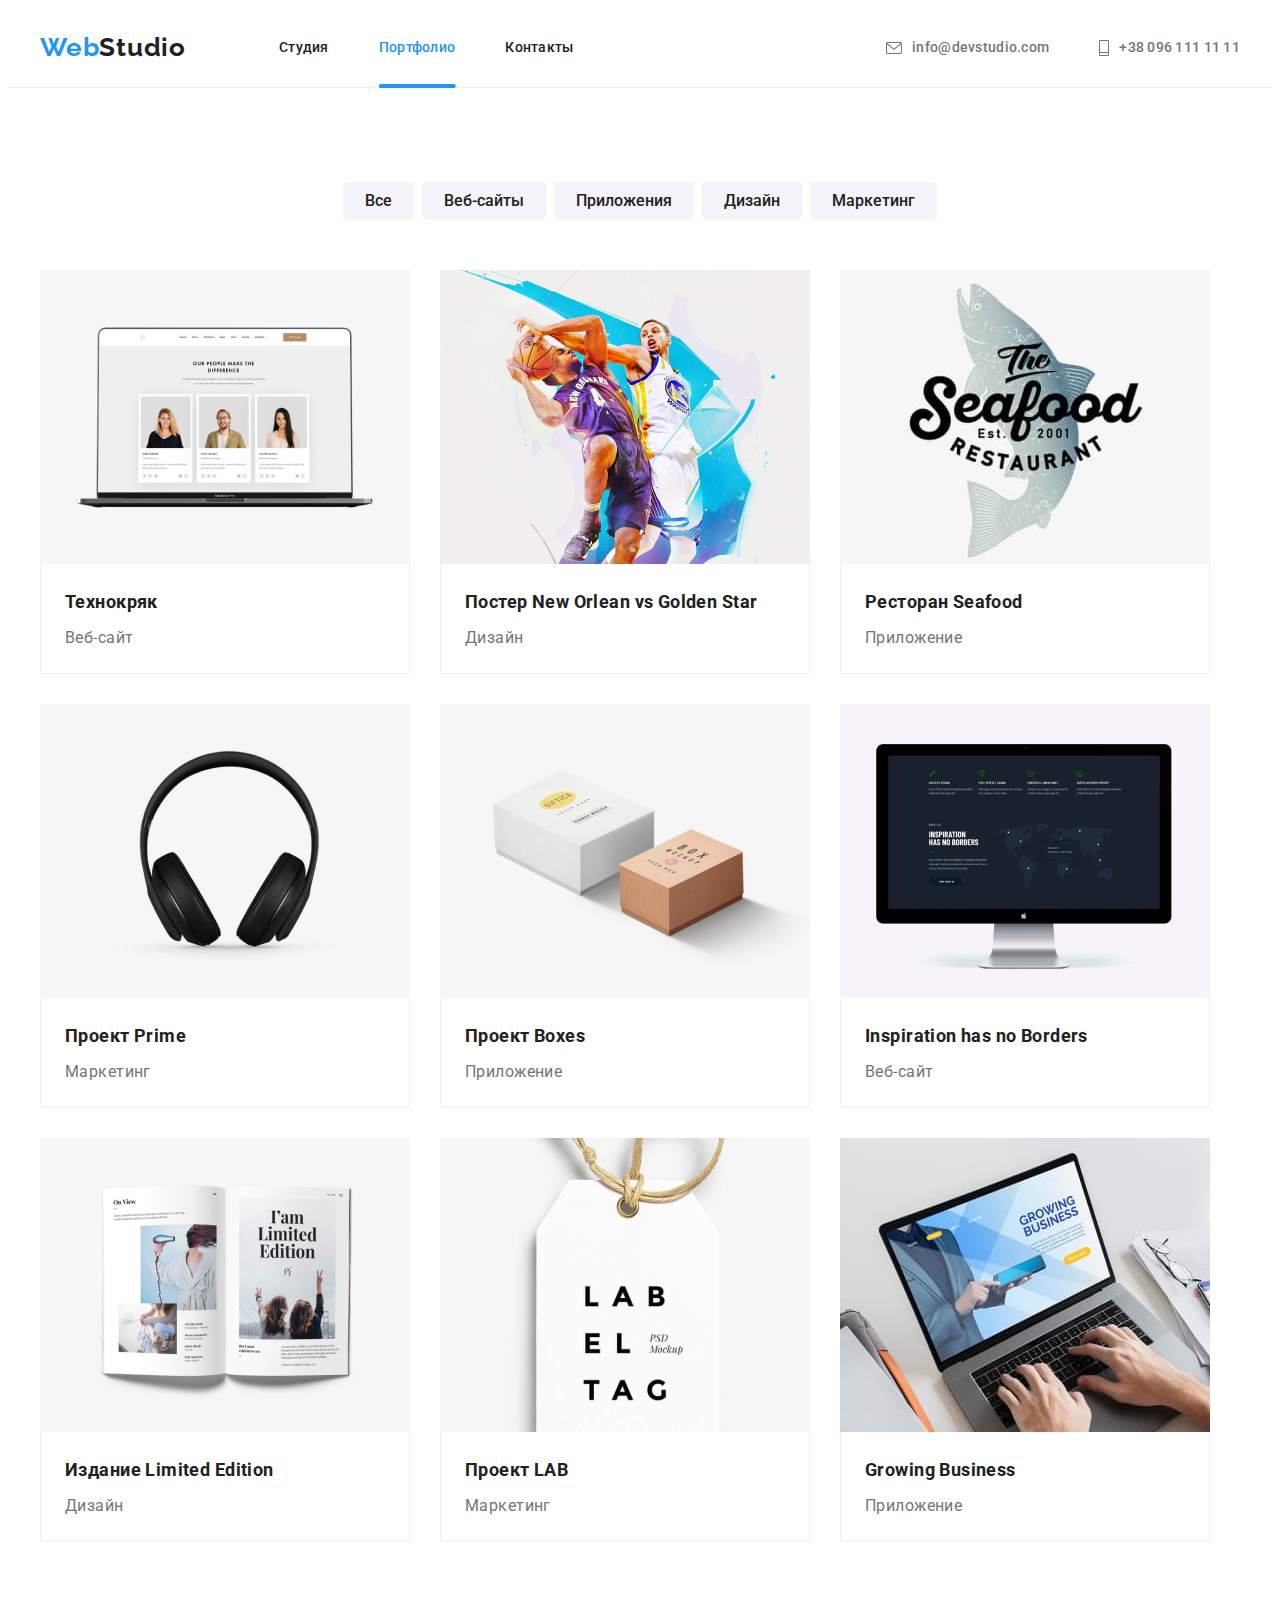
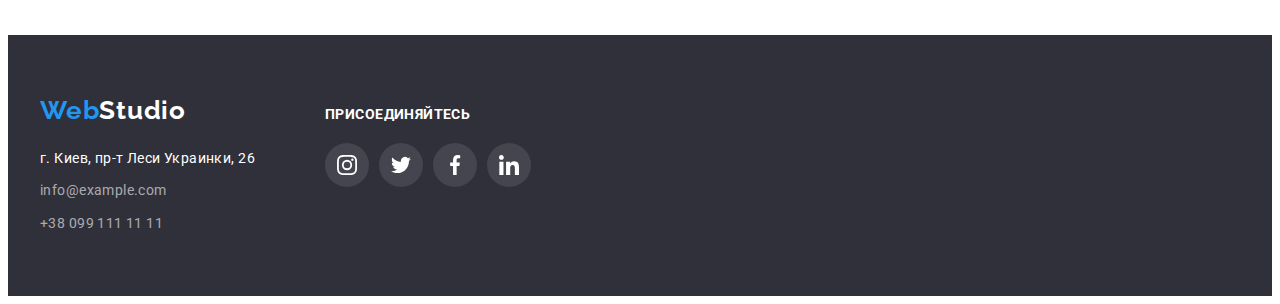
==== portfolio.html @ 4525db83 "Добавляет файлы html и css" ====
<!DOCTYPE html>
<html lang="ru">

<head>
    <meta charset="UTF-8">
    <meta http-equiv="X-UA-Compatible" content="IE=edge">
    <meta name="viewport" content="width=device-width, initial-scale=1.0">
    <title>Document</title>
    <link rel="preconnect" href="https://fonts.googleapis.com">
    <link rel="preconnect" href="https://fonts.gstatic.com" crossorigin>
    <link
        href="https://fonts.googleapis.com/css2?family=Raleway:wght@700&family=Roboto:wght@400;500;700;900&display=swap"
        rel="stylesheet">
    <link rel="stylesheet" href="https://cdnjs.cloudflare.com/ajax/libs/modern-normalize/1.1.0/modern-normalize.min.css"
        integrity="sha512-wpPYUAdjBVSE4KJnH1VR1HeZfpl1ub8YT/NKx4PuQ5NmX2tKuGu6U/JRp5y+Y8XG2tV+wKQpNHVUX03MfMFn9Q=="
        crossorigin="anonymous" referrerpolicy="no-referrer" />
    <link rel="stylesheet" href="./css/style.css">
</head>

<body>
    <!--Главный хедер-->
    <header class="site-header">
        <!--Меню навигации-->
        <div class="container header-section">
            <nav class="nav">

                <a class="site-logo" href="/"><span>Web</span>Studio</a>

                <ul class="site-nav list">
                    <li class="menu-link">
                        <a class="link" href="./index.html">Студия</a>
                    </li>
                    <li class="menu-link">
                        <a class="link current" href="./portfolio.html">Портфолио</a>
                    </li>
                    <li class="menu-link">
                        <a class="link" href="">Контакты</a>
                    </li>
                </ul>
            </nav>
            <!--Контакты в меню-->
            <ul class="header-links list">
                <li class="contact-link">
                    <a class="link header-link" href="mailto:info@devstudio.com">
                        <svg class="header-icon" width="16px" height="12px">
                            <use href="./images/sprite.svg#mail"></use>
                        </svg>info@devstudio.com
                    </a>
                </li>
                <li class="contact-link">
                    <a class="link header-link" href="tel:+380961111111">
                        <svg class="header-icon" width="10px" height="16px">
                            <use href="./images/sprite.svg#mobile"></use>
                        </svg>+38 096 111 11 11

                    </a>
                </li>
            </ul>
        </div>

    </header>

    <main>
        <!--Навигация галереи-->
        <section class="portfolio">
            <div class="container section-portfolio">
                <h1 class="main-title visually-hidden">Портфолио</h1>
                <ul class="portfolio-button-list list">
                    <li class="portfolio-buttons"><button type="button" class="button">Все</button></li>
                    <li class="portfolio-buttons"><button type="button" class="button">Веб-сайты</button></li>
                    <li class="portfolio-buttons"><button type="button" class="button">Приложения</button></li>
                    <li class="portfolio-buttons"><button type="button" class="button">Дизайн</button></li>
                    <li class="portfolio-buttons"><button type="button" class="button">Маркетинг</button></li>
                </ul>
                <!--Галерея работ-->
                <ul class="portfolio-list">
                    <li class="portfolio-items">
                        <a href="" class="portfolio-link">
                            <div class="product-img-thumb">
                                <img class="portfolio-img" src="./images/portfolio/img.jpg" alt="Ноутбук" width="370">
                                <div class="portfolio-descript-hover">
                                    <p>Технокряк это современная площадка распространения коронавируса. Компании
                                        используют
                                        эту платформу для цифрового
                                        шпионажа и атак на защищённые сервера конкурентов.
                                    </p>
                                </div>
                            </div>
                            <div class="descriopion-container">
                                <h3 class="subtitle">Технокряк</h3>
                                <p class="descript">Веб-сайт</p>
                            </div>
                        </a>
                    </li>
                    <li class="portfolio-items">
                        <a href="" class="portfolio-link">
                            <div class="product-img-thumb">
                                <img class="portfolio-img" src="./images/portfolio/img(1).jpg" alt="Два баскетболиста"
                                    width="370">
                                <div class="portfolio-descript-hover">
                                    <p>Технокряк это современная площадка распространения коронавируса. Компании
                                        используют
                                        эту платформу для цифрового
                                        шпионажа и атак на защищённые сервера конкурентов.
                                    </p>
                                </div>
                            </div>
                            <div class="descriopion-container">
                                <h3 class="subtitle">Постер New Orlean vs Golden Star</h3>
                                <p class="descript">Дизайн</p>
                            </div>
                        </a>
                    </li>
                    <li class="portfolio-items">
                        <a href="" class="portfolio-link">
                            <div class="product-img-thumb">
                                <img class="portfolio-img" src="./images/portfolio/img(2).jpg" alt="Логотип рестарана"
                                    width="370">
                                <div class="portfolio-descript-hover">
                                    <p>Технокряк это современная площадка распространения коронавируса. Компании
                                        используют
                                        эту платформу для цифрового
                                        шпионажа и атак на защищённые сервера конкурентов.
                                    </p>
                                </div>
                            </div>
                            <div class="descriopion-container">
                                <h3 class="subtitle">Ресторан Seafood</h3>
                                <p class="descript">Приложение</p>
                            </div>
                        </a>
                    </li>

                    <li class="portfolio-items">
                        <a href="" class="portfolio-link">
                            <div class="product-img-thumb">
                                <img class="portfolio-img" src="./images/portfolio/img(3).jpg" alt="Наушники"
                                    width="370">
                                <div class="portfolio-descript-hover">
                                    <p>Технокряк это современная площадка распространения коронавируса. Компании
                                        используют
                                        эту платформу для цифрового
                                        шпионажа и атак на защищённые сервера конкурентов.
                                    </p>
                                </div>
                            </div>
                            <div class="descriopion-container">
                                <h3 class="subtitle">Проект Prime</h3>
                                <p class="descript">Маркетинг</p>
                            </div>

                        </a>
                    </li>

                    <li class="portfolio-items">
                        <a href="" class="portfolio-link">
                            <div class="product-img-thumb">
                                <img class="portfolio-img" src="./images/portfolio/img(4).jpg" alt="Две коробки"
                                    width="370">
                                <div class="portfolio-descript-hover">
                                    <p>Технокряк это современная площадка распространения коронавируса. Компании
                                        используют
                                        эту платформу для цифрового
                                        шпионажа и атак на защищённые сервера конкурентов.
                                    </p>
                                </div>
                            </div>
                            <div class="descriopion-container">
                                <h3 class="subtitle">Проект Boxes</h3>
                                <p class="descript">Приложение</p>
                            </div>

                        </a>
                    </li>
                    <li class="portfolio-items">
                        <a href="" class="portfolio-link">
                            <div class="product-img-thumb">
                                <img class="portfolio-img" src="./images/portfolio/img(5).jpg" alt="Монитор Мак"
                                    width="370">
                                <div class="portfolio-descript-hover">
                                    <p>Технокряк это современная площадка распространения коронавируса. Компании
                                        используют
                                        эту платформу для цифрового
                                        шпионажа и атак на защищённые сервера конкурентов.
                                    </p>
                                </div>
                            </div>
                            <div class="descriopion-container">
                                <h3 class="subtitle">Inspiration has no Borders</h3>
                                <p class="descript">Веб-сайт</p>
                            </div>

                        </a>
                    </li>
                    <li class="portfolio-items">
                        <a href="" class="portfolio-link">
                            <div class="product-img-thumb">
                                <img class="portfolio-img" src="./images/portfolio/img(6).jpg" alt="Развёрнутый журнал"
                                    width="370">
                                <div class="portfolio-descript-hover">
                                    <p>Технокряк это современная площадка распространения коронавируса. Компании
                                        используют
                                        эту платформу для цифрового
                                        шпионажа и атак на защищённые сервера конкурентов.
                                    </p>
                                </div>
                            </div>
                            <div class="descriopion-container">
                                <h3 class="subtitle">Издание Limited Edition</h3>
                                <p class="descript">Дизайн</p>
                            </div>

                        </a>
                    </li>
                    <li class="portfolio-items">
                        <a href="" class="portfolio-link">
                            <div class="product-img-thumb">
                                <img class="portfolio-img" src="./images/portfolio/img(7).jpg" alt="Бирка от одежды"
                                    width="370">
                                <div class="portfolio-descript-hover">
                                    <p>Технокряк это современная площадка распространения коронавируса. Компании
                                        используют
                                        эту платформу для цифрового
                                        шпионажа и атак на защищённые сервера конкурентов.
                                    </p>
                                </div>
                            </div>
                            <div class="descriopion-container">
                                <h3 class="subtitle">Проект LAB</h3>
                                <p class="descript">Маркетинг</p>
                            </div>

                        </a>
                    </li>
                    <li class="portfolio-items">
                        <a href="" class="portfolio-link">
                            <div class="product-img-thumb">
                                <img class="portfolio-img" src="./images/portfolio/img(8).jpg" alt="Ноутбук"
                                    width="370">
                                <div class="portfolio-descript-hover">
                                    <p>Технокряк это современная площадка распространения коронавируса. Компании
                                        используют
                                        эту платформу для цифрового
                                        шпионажа и атак на защищённые сервера конкурентов.
                                    </p>
                                </div>
                            </div>
                            <div class="descriopion-container">
                                <h3 class="subtitle">Growing Business</h3>
                                <p class="descript">Приложение</p>
                            </div>

                        </a>
                    </li>
                </ul>
            </div>
        </section>
    </main>


    <footer class="footer">
        <div class="container footer-container">
            <div class="adress-container">
                <a class="site-logo footer-logo" href="/"><span>Web</span>Studio</a>
                <address class="footer-discript">

                    <p class="footer-item">г. Киев, пр-т Леси Украинки, 26</p>

                    <a href="" class="footer-link">info@example.com</a>

                    <a href="" class="footer-link">+38 099 111 11 11</a>


                </address>
            </div>

            <div class="join">
                <p class="join-title">Присоединяйтесь</p>
                <ul class="join-list">
                    <li class="join-item">
                        <a href="" class="join-link">
                            <svg class="join-icon">
                                <use href="./images/sprite.svg#instagram"></use>
                            </svg>
                        </a>
                    </li>
                    <li class="join-item">
                        <a href="" class="join-link">
                            <svg class="join-icon">
                                <use href="./images/sprite.svg#twitter"></use>
                            </svg>
                        </a>
                    </li>
                    <li class="join-item">
                        <a href="" class="join-link">
                            <svg class="join-icon">
                                <use href="./images/sprite.svg#facebook"></use>
                            </svg>
                        </a>
                    </li>
                    <li>
                        <a href="" class="join-link">
                            <svg class="join-icon">
                                <use href="./images/sprite.svg#linkedin"></use>
                            </svg>
                        </a>
                    </li>
                </ul>
            </div>
        </div>
    </footer>




</body>

</html>
---- css/style.css ----
:root {
  --main-text-color: #212121;
  --second-text-color: #757575;
  --another-text-color: rgba(255, 255, 255, 0.6);
  --akcent-color: #2196f3;
  --bg-color: #ffffff;
  --second-bg-color: #f5f4fa;
  --footer-bg-color: #2f303a;
  --icn-color: #afb1b8;
  --transition-timing: cubic-bezier(0.4, 0, 0.2, 1);
}

body {
  /* padding-top: 80px; */
  color: var(--main-text-color);

  font-size: 14px;
  font-family: Roboto, sans-serif;
  font-style: normal;
  font-weight: normal;
  letter-spacing: 0.03em;
}

img {
  display: block;
}

h1,
h2,
h3,
p,
a,
ul {
  margin: 0;
  padding: 0;
}

ul {
  list-style: none;
}

/* цвет основного текста #212121 */
/* вторичный цвет текста #757575 */
/* дополнительный цвет текста rgba(255, 255, 255, 0,6) */
/* акцент #2196F3 */
/* белый #FFFFFF */
/* вторичный цвет фона #F5F4FA */

/* Шапка сайта */

.list {
  list-style: none;
}

.header-section,
.nav,
.header-links {
  display: flex;
  padding: 0;
}

.site-header {
  /* position: fixed;
  width: 100%;
  top: 0; */
  border-bottom: 1px solid rgba(236, 236, 236, 1);
  background-color: var(--bg-color);
  /* z-index: 999; */
}

.header-section {
  align-items: center;
}

.container {
  width: 1200px;
  margin-right: auto;
  margin-left: auto;

  padding-left: 15px;
  padding-right: 15px;
}

.nav {
  align-items: center;
}

.site-logo {
  color: var(--main-text-color);

  font-family: Raleway, sans-serif;
  font-weight: bold;
  font-size: 26px;
  line-height: 1.2;
  letter-spacing: 0.03em;
  text-decoration: none;
}

.site-logo span {
  color: var(--akcent-color);
}

.site-nav {
  margin: 0;
}

.site-nav .link {
  padding-top: 32px;
  padding-bottom: 32px;

  transition-property: color;
  transition-duration: 250ms;
  transition-timing-function: linear;
}

.site-nav .link:hover,
.site-nav .link:focus {
  color: var(--akcent-color);
}

.site-nav {
  display: flex;
  margin-left: 93px;
  padding: 0;
}

.menu-link:not(:last-child) {
  margin-right: 50px;
}

.site-nav .link {
  display: block;
}

.site-nav .link.current {
  color: var(--akcent-color);
}

.menu-link {
  position: relative;
}

.menu-link .current::after {
  content: "";
  display: inline-block;
  position: absolute;
  width: 100%;
  height: 4px;
  bottom: -1px;
  left: 50%;
  transform: translateX(-50%);

  background-color: var(--akcent-color);
  border-radius: 2px;
}

.header-links {
  display: flex;
  justify-content: center;
  align-items: baseline;

  margin-left: auto;
}

.contact-link + .contact-link {
  margin-left: 50px;
}

.link {
  color: var(--main-text-color);

  font-style: normal;
  text-decoration: none;
  font-weight: 500;
  font-size: 14px;
  line-height: 1.1em;
  letter-spacing: 0.02em;
}

.header-adress {
  margin-left: auto;
}

.header-links {
  display: flex;
  align-items: center;
}

.header-links .link,
.footer-discript .link {
  color: var(--second-text-color);

  transition-property: color;
  transition-duration: 250ms;
  transition-timing-function: linear;
}

.header-links .link:hover,
.header-links .link:focus {
  color: var(--akcent-color);
}

.header-link {
  display: flex;
  align-items: center;
}

.header-link:hover .header-icon {
  fill: var(--akcent-color);
}

.header-icon {
  margin-right: 10px;
  border: 0;

  fill: var(--second-text-color);

  transition-property: fill;
  transition-duration: 250ms;
  transition-timing-function: linear;
}

/* основной сайт */

/* секция герой */

.main-title {
  margin-bottom: 30px;

  color: var(--bg-color);
  font-weight: 900;
  font-size: 44px;
  line-height: 1.3;
  letter-spacing: 0.06em;
  text-transform: uppercase;
}

.section-hero {
  max-width: 1600px;
  margin-left: auto;
  margin-right: auto;
  background-image: linear-gradient(
      to bottom,
      rgba(47, 48, 58, 0.4),
      rgba(47, 48, 58, 0.4)
    ),
    url(../images/Img.jpg);
  background-repeat: no-repeat;
  background-position: center;
  background-size: cover;
  text-align: center;
  padding: 200px 0px;
}

.hero-button {
  display: inline-block;
  position: relative;
  min-width: 200px;
  height: 50px;
  padding: 10px 32px;
  /* margin-bottom: 0; */

  border-radius: 4px;

  color: var(--bg-color);
  background-color: var(--akcent-color);

  font-size: 16px;
  font-family: inherit;
  font-style: inherit;
  font-weight: bold;
  font-size: 16px;
  line-height: 1.8em;
  letter-spacing: 0.06em;

  overflow: hidden;

  cursor: pointer;

  transition-property: background-color;
  transition-duration: 250ms;
  transition-timing-function: linear;
}

/* .hero-icon {
  display: inline-flex;
  justify-content: center;
  align-items: baseline;
  width: 20px;
  height: 20px;

  position: absolute;
  top: 50%;
  left: 5px;
  transform: translateY(-50%);

  transition-property: transform;
  transition-duration: 500ms;
  transition-timing-function: cubic-bezier(0.4, 0, 0.2, 1);
}

.hero-button:hover .hero-icon {
  transform: translateY(-45px);
}

.hero-icon-after {
  display: inline-flex;
  justify-content: center;
  align-items: baseline;
  width: 20px;
  height: 20px;

  position: absolute;
  bottom: -50%;
  left: 5px;
  transform: translateY(-50%);

  transition-property: transform;
  transition-duration: 500ms;
  transition-timing-function: cubic-bezier(0.4, 0, 0.2, 1);
}

.hero-button:hover .hero-icon-after {
  transform: translateY(-35px);
} */

/* .hero-button::before {
  content: "";
  display: inline-block;
  margin-right: 10px;
  width: 20px;
  height: 20px;

  
  background-image: url("../images/sprite.svg#instagram");

  transition-property: transform;
  transition-duration: 500ms;
  transition-timing-function: cubic-bezier(0.4, 0, 0.2, 1);
}

.hero-button::after {
  position: absolute;
  content: "";
  display: inline-block;

  top: 50%;
  left: 32px;

  width: 20px;
  height: 20px;
  transform: translateY(calc(-50% + 35px));

  background-color: tomato;

  transition-property: transform;
  transition-duration: 500ms;
  transition-timing-function: cubic-bezier(0.4, 0, 0.2, 1);
}

.hero-button:hover::before {
  transform: translateY(-35px);
}

.hero-button:hover::after {
  transform: translateY(-50%);
} */

.hero-button:hover,
.hero-button:focus {
  background-color: #188ce8;
}

/* Преимущества */
.section-advant {
  margin-bottom: 0;
  padding-top: 94px;
  padding-bottom: 94px;
}

.visually-hidden {
  position: absolute;
  width: 1px;
  height: 1px;
  margin: -1px;
  border: 0;
  padding: 0;

  white-space: nowrap;
  clip-path: inset(100%);
  clip: rect(0 0 0 0);
  overflow: hidden;
}

.advant {
  display: flex;
  flex-wrap: wrap;
  margin: 0;
  padding: 0;
}

.advant-descript {
  width: 270px;
}

.svg-descript {
  display: inline-flex;
  justify-content: center;
  align-items: center;
  margin-bottom: 30px;
  width: 270px;
  height: 120px;
  background-color: var(--second-bg-color);
}

.descript-icon {
  width: 70px;
  height: 70px;
}

/* .advant-descript::before {
  display: block;
  content: "";
  margin-bottom: 30px;
  height: 120px;

  background-color: var(--second-bg-color);
  background-repeat: no-repeat;
  background-position: center;
  background-size: auto;
} */

.advant-descript:nth-child(1):before {
  background-image: url(../images/icons.svg/antenna.svg);
}
.advant-descript:nth-child(2):before {
  background-image: url(../images/icons.svg/clock.svg);
}
.advant-descript:nth-child(3):before {
  background-image: url(../images/icons.svg/diagram.svg);
}
.advant-descript:nth-child(4):before {
  background-image: url(../images/icons.svg/astronaut.svg);
}

.advant-descript:not(:last-child) {
  margin-right: 30px;
}

.section-title {
  margin-bottom: 50px;
  font-weight: 700;
  font-size: 36px;
  text-align: center;
}

.section-advant .section-title {
  height: 0px;
  padding: 0;
  margin-top: 0;
  margin-bottom: 94px;
}

.subtitle {
  margin-top: 0;
}

.list.advant .subtitle {
  margin-bottom: 10px;
}

.section-advant .subtitle {
  font-size: 14px;
  font-weight: bold;
  line-height: 1.1em;
  letter-spacing: 0.03em;
  text-transform: uppercase;
}

.section-advant .descript {
  color: var(--second-text-color);

  line-height: 1.7em;
}

/* Чем мы занимаемся */
.section-works {
  margin: 0;
  padding-bottom: 94px;
}

.section-title {
  margin-bottom: 50px;
}

.works-list {
  display: flex;
  flex-wrap: wrap;
  margin: 0;
  padding: 0;

  list-style-type: none;
}

.works-item {
  position: relative;
  max-width: calc((100%-60px) / 3);
}

.works-item:hover .works-container {
}

.works-item:not(:nth-child(3n + 3)) {
  margin-right: 30px;
}

.works-item:nth-child(n + 4) {
  margin-top: 30px;
}

.works-container {
  position: absolute;
  bottom: 0;
  padding-top: 27px;
  padding-bottom: 27px;
  width: 100%;

  background-color: rgba(47, 48, 58, 0.8);
}

.works-title {
  padding: 0;
  color: var(--bg-color);
  font-size: 14px;
  font-weight: 700;
  text-align: center;
  text-transform: uppercase;
}

/* Hаша команда */
.section-comand {
  background-color: var(--second-bg-color);
  padding-top: 94px;
  padding-bottom: 94px;
}

.list-comand {
  display: flex;
  flex-wrap: wrap;
  margin: 0;
  padding: 0;

  list-style: none;
}

.comand-item {
  max-width: calc((100%-90px) / 4);
  background-color: var(--bg-color);

  border-radius: 4px;
  box-shadow: 0px 1px 3px rgba(0, 0, 0, 0.12), 0px 1px 1px rgba(0, 0, 0, 0.14),
    0px 2px 1px rgba(0, 0, 0, 0.2);
}

.comand-item:not(:nth-child(4n + 4)) {
  margin-right: 30px;
}

.item-container {
  display: block;
  padding: 30px 32px;
}

.section-comand .subtitle,
.section-comand .descript {
  font-size: 16px;
  line-height: 1.2;
  text-align: center;
}

.section-comand .descript {
  color: var(--second-text-color);
}

.section-comand .subtitle {
  font-weight: 500;
  margin-bottom: 10px;
}

.command-item-icon {
  margin: 0;
  padding: 0;
}

.comand-list-icon {
  display: flex;

  margin-top: 16px;
}

.command-item-icon:not(:last-child) {
  margin-right: 10px;
}

.comand-item-link {
  display: inline-flex;
  justify-content: center;
  align-items: center;
  padding: 0;
  width: 44px;
  height: 44px;
  border-radius: 50%;

  color: #afb1b8;

  transition-property: background-color;
  transition-duration: 250ms;
  transition-timing-function: linear;
}

.comand-item-link:hover {
  background-color: var(--akcent-color);
}

.comand-item-link:hover .social-icon {
  fill: var(--bg-color);
}

.social-icon {
  width: 20px;
  height: 20px;
  fill: currentColor;

  transition-property: fill;
  transition-duration: 250ms;
  transition-timing-function: linear;
}

.social-icon:hover {
  fill: var(--bg-color);
}

/* Клипенты */
.clients {
  padding-top: 94px;
  padding-bottom: 94px;
}

.clients-list {
  display: flex;
  padding: 0;
}

.clients-link {
  display: inline-flex;
  justify-content: center;
  align-items: center;
  width: 170px;
  height: 92px;

  border: 1px solid var(--icn-color);
  border-radius: 4px;

  transition-property: border;
  transition-duration: 250ms;
  transition-timing-function: linear;
}

.clients-icon {
  width: 106px;
  height: 60px;

  fill: var(--icn-color);

  transition-property: fill;
  transition-duration: 250ms;
  transition-timing-function: linear;
}

.clients-link:hover {
  border-color: var(--akcent-color);
}

.clients-link:hover .clients-icon {
  fill: var(--akcent-color);
}

.clients-item:not(:last-child) {
  margin-right: 30px;
}

/* Футер */
.footer {
  padding-top: 60px;
  padding-bottom: 60px;
  background-color: var(--footer-bg-color);
}

.footer-logo {
  padding: 0;
  color: var(--bg-color);
}

.footer-discript {
  margin-top: 20px;
  padding: 0;
}

.footer-item {
  margin: 0;
}

.footer-item:not(:last-child) {
  margin-bottom: 9px;
}

.footer-link:not(:last-child) {
  margin-bottom: 9px;
}

.footer-link {
  display: block;
  color: rgba(255, 255, 255, 0.6);

  text-decoration: none;

  transition-property: color;
  transition-duration: 250ms;
  transition-timing-function: linear;
}

.footer-link:hover,
.footer-link:focus {
  color: var(--second-bg-color);
}

.footer-container {
  display: flex;
  align-items: baseline;
}

.join {
  margin-left: 70px;
}

.join-title {
  margin-bottom: 20px;
  color: var(--bg-color);

  font-weight: 700;
  line-height: 1.2;
  text-transform: uppercase;
}

.join-list {
  display: inline-flex;
}

.join-item:not(:last-child) {
  margin-right: 10px;
}

.join-link {
  display: inline-flex;
  justify-content: center;
  align-items: center;
  width: 44px;
  height: 44px;
  background-color: rgba(255, 255, 255, 0.1);
  color: var(--bg-color);

  border-radius: 50%;

  transition-property: background-color;
  transition-duration: 250ms;
  transition-timing-function: linear;
}

.join-link:hover,
.join-link:focus {
  background-color: var(--akcent-color);
}

.join-icon {
  width: 20px;
  height: 20px;
  fill: currentColor;
}

/* Секция портфолио */

.portfolio {
  padding-top: 94px;
  padding-bottom: 94px;
}

.section-portfolio .subtitle {
  color: var(--main-text-color);

  font-weight: bold;
  font-size: 18px;
  line-height: 2;
}

.portfolio-button-list {
  display: flex;
  justify-content: center;
  margin-top: 0;
  margin-bottom: 50px;
}

.portfolio-list {
  display: flex;
  flex-wrap: wrap;
  margin: 0;
  padding: 0;

  list-style: none;
}

.portfolio-buttons {
  border-radius: 4px;
}

.button {
  display: inline-block;
  color: var(--main-text-color);
  background-color: var(--second-bg-color);

  font-family: Roboto, sans-serif;
  font-style: normal;
  font-weight: 500;
  font-size: 16px;
  line-height: 1.6em;

  cursor: pointer;

  padding: 6px 22px;
  border: 0;
  border-radius: 4px;

  transition-property: background-color, box-shadow, color;
  transition-duration: 250ms;
  transition-timing-function: linear;
}

.button:hover,
.button:focus {
  color: var(--bg-color);
  background-color: var(--akcent-color);
  box-shadow: 0px 3px 1px rgba(0, 0, 0, 0.1), 0px 1px 2px rgba(0, 0, 0, 0.08),
    0px 2px 2px rgba(0, 0, 0, 0.12);
}

.portfolio-items {
  padding: 0;
  max-width: calc((100%-60px) / 3);
}

.portfolio-link {
  display: block;
  padding: 0;
  text-decoration: none;
  overflow: hidden;
}

.portfolio-link:hover,
.portfolio-link:focus {
  box-shadow: 0px 1px 1px rgba(0, 0, 0, 0.12), 0px 4px 4px rgba(0, 0, 0, 0.06),
    1px 4px 6px rgba(0, 0, 0, 0.16);
}

.product-img-thumb {
  position: relative;
  overflow: hidden;
}

.portfolio-img {
  overflow: hidden;
}

.portfolio-descript-hover {
  position: absolute;
  top: 0;
  left: 0;
  padding: 63px 24px;
  width: 100%;
  height: 100%;

  transform: translateY(101%);

  font-size: 18px;
  line-height: 1.5;
  color: var(--bg-color);

  background-color: rgba(33, 150, 243, 0.9);

  transition-property: transform;
  transition-duration: 250ms;
  transition-timing-function: linear;
}

.portfolio-link:hover .portfolio-descript-hover {
  transform: translateX(0);
}

.descriopion-container {
  border: 1px solid #eeeeee;
  border-top: 0;
  padding: 20px 24px;
}

.portfolio-items:not(:nth-child(3n + 3)) {
  margin-right: 30px;
}

.portfolio-items:not(:nth-last-child(-n + 3)) {
  margin-bottom: 30px;
}

.portfolio-buttons:not(:last-child) {
  margin-right: 8px;
}

.section-portfolio .descript {
  color: var(--second-text-color);

  font-size: 16px;
  line-height: 1.8;
}

.portfolio {
  margin: 0;
  padding: 94px 0;

  text-decoration: none;
}

.portfolio .subtitle {
  margin-top: 0;
  margin-bottom: 4px;

  line-height: 2;
}

.portfolio .descript {
  margin-top: 0;

  line-height: 1.8em;
}

/* Футер */

.footer-section {
  background-color: #2f303a;
}

.footer-discript {
  color: var(--bg-color);

  font-weight: normal;
  font-style: normal;
  font-size: 14px;
  line-height: 1.7em;
  letter-spacing: 0.03em;
}

.footer-section .site-logo {
  color: var(--bg-color);
}

.link.footer-link:hover,
.link.footer-link:focus {
  color: var(--bg-color);
}

.footer-links:last-child {
  margin-bottom: 0;
}

.footer-form {
  margin-left: 93px;
}

.footer-form input {
  width: 358px;
  height: 50px;

  padding: 15px 16px;
  border: 1px solid rgba(255, 255, 255, 0.3);

  border-radius: 4px;
  background-color: var(--footer-bg-color);
  color: var(--second-bg-color);
}

.footer-input:focus {
  outline: none;
}

.submit-button {
  display: inline-flex;
  align-items: center;
  margin-left: 12px;
  padding: 10px 28px;
  position: relative;
  width: 200px;
  height: 50px;
  border: 0;
  border-radius: 4px;

  background-color: var(--akcent-color);
  color: #ffffff;

  font-size: 16px;
  font-weight: 700;
  line-height: 1.8;
  letter-spacing: 0.06em;
  color: var(--bg-color);

  /* text-align: left; */

  cursor: pointer;

  transition-property: background-color;
  transition-duration: 250ms;
  transition-timing-function: linear;
}

.submit-button:hover,
.submit-button:focus {
  background-color: #188ce8;
}

.submit-icon {
  /* margin-left: 12px; */
  position: absolute;
  width: 24px;
  height: 24px;
  top: 13px;
  right: 28px;
}

/* Модальное окно */

.backdrop {
  position: fixed;
  top: 0;
  left: 0;

  width: 100%;
  height: 100%;

  background-color: rgba(0, 0, 0, 0.2);

  transition: opacity 500ms var(--transition-timing);

  opacity: 1;
}

.backdrop.is-hidden {
  opacity: 0;
  pointer-events: none;
}

.modal {
  position: absolute;
  padding: 40px 39px;
  top: 50%;
  left: 50%;
  transform: translate(-50%, -50%) scale(1);

  min-width: 528px;
  min-height: 581px;

  background-color: var(--bg-color);
  border-radius: 4px;

  transition: transform 250ms var(--transition-timing);
}

.backdrop.is-hidden .modal {
  transform: translate(-50%, -50%) scale(0.8);
}

.modal-button {
  position: absolute;
  display: flex;
  justify-content: center;
  align-items: center;
  margin: 0;
  padding: 0;
  top: 8px;
  right: 8px;

  width: 30px;
  height: 30px;

  border: 1px solid rgba(0, 0, 0, 0.1);
  border-radius: 50%;

  background-color: var(--bg-color);

  cursor: pointer;
}

.modal-icon-close {
  display: inline-flex;
  width: 11px;
  height: 11px;

  transition: fill 250ms var(--transition-timing);
}

.modal-button:hover {
  fill: var(--akcent-color);
}

.modal-form {
  width: 448px;
}
.modal-form-title {
  margin-bottom: 12px;
  text-align: center;
  font-size: 20px;
  font-weight: 700;
  line-height: 1.2;
}

.modal-form-label {
  display: inline-flex;
}

.modal-form-item {
  margin-bottom: 10px;
  padding: 0;
  position: relative;
  display: flex;
  flex-direction: column;
  width: 448px;
  cursor: pointer;
}

.modal-form-item:hover .modal-form-input {
  border: 1px solid var(--akcent-color);
}

.modal-form-label {
  margin-bottom: 4px;

  color: var(--second-text-color);
}

.modal-form-input {
  padding: 12px 42px;
  width: 448;
  height: 40px;

  border: 1px solid rgba(33, 33, 33, 0.2);
  border-radius: 4px;

  cursor: pointer;

  transition: border 250ms var(--transition-timing);
}

.modal-form-input:hover,
.modal-form-input:focus,
.modal-form-input:active,
.modal-form-textarea:hover,
.modal-form-textarea:focus {
  border-color: var(--akcent-color);
  outline: none;
}

.modal-icon {
  display: inline-flex;
  position: absolute;
  top: 70%;
  left: 15px;
  transform: translateY(-70%);

  transition: fill 250ms var(--transition-timing);
}

.modal-form-input:hover + .modal-icon {
  fill: var(--akcent-color);
}

.modal-form-input:focus + .modal-icon {
  fill: var(--akcent-color);
}

.modal-form-textarea {
  margin-bottom: 20px;
  padding: 12px 16px;
  height: 120px;

  border: 1px solid rgba(33, 33, 33, 0.2);
  border-radius: 4px;
  resize: none;

  cursor: pointer;
}

.form-conditions {
  margin-bottom: 30px;
  text-align: center;
}

.form-conditions-link {
  color: var(--akcent-color);
}

/* .form-checkbox-label::before {
  content: "";
  display: inline-block;
  width: 16px;
  height: 15px;
  background-color: blue;
} */

.form-checkbox-label {
  display: inline-flex;
  align-items: center;
}

.form-checkbox {
  position: absolute;

  -webkit-appearance: none;
  -moz-appearance: none;
  appearance: none;
}

.form-checkbox-icon {
  display: inline-flex;
  margin-right: 8px;

  border: 2px solid var(--main-text-color);
  border-radius: 2px;

  background-color: var(--bg-color);
  fill: var(--bg-color);
}

.form-checkbox:checked + .form-checkbox-icon {
  background-color: var(--akcent-color);
  border: 0px;
  /* fill: var(--bg-color); */
}

.form-checkbox:checked {
  width: 50px;
  height: 50px;
}

.modal-form-button {
  display: block;
  padding: 10px 56px;
  width: 200px;
  height: 50px;
  margin-left: auto;
  margin-right: auto;

  border-radius: 4px;
  border: 0;

  font-weight: 700;
  font-size: 16px;
  line-height: 1.9;
  letter-spacing: 0.06em;

  background-color: var(--akcent-color);
  color: var(--bg-color);

  cursor: pointer;

  transition-property: background-color;
  transition-duration: 250ms;
  transition-timing-function: var(--transition-timing);
}

.modal-form-button:hover,
.modal-form-button:focus {
  background-color: #188ce8;
}
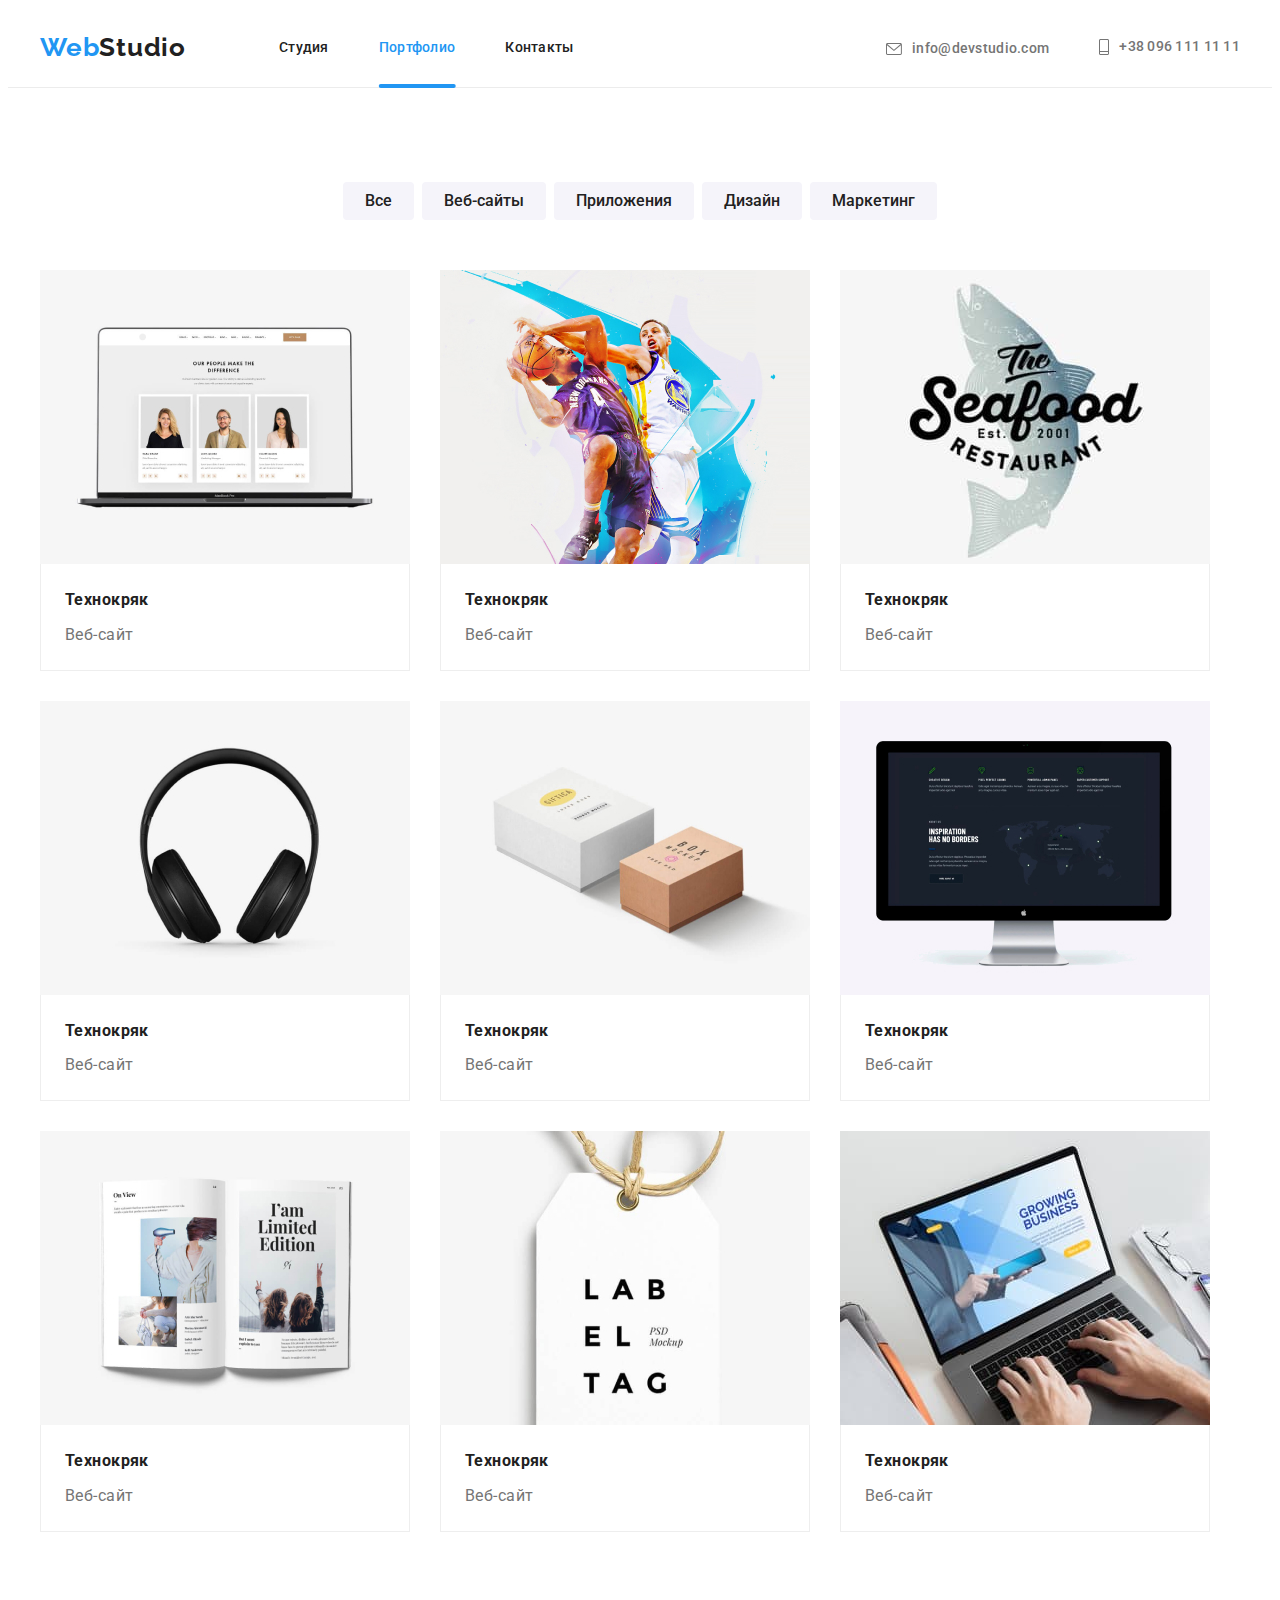
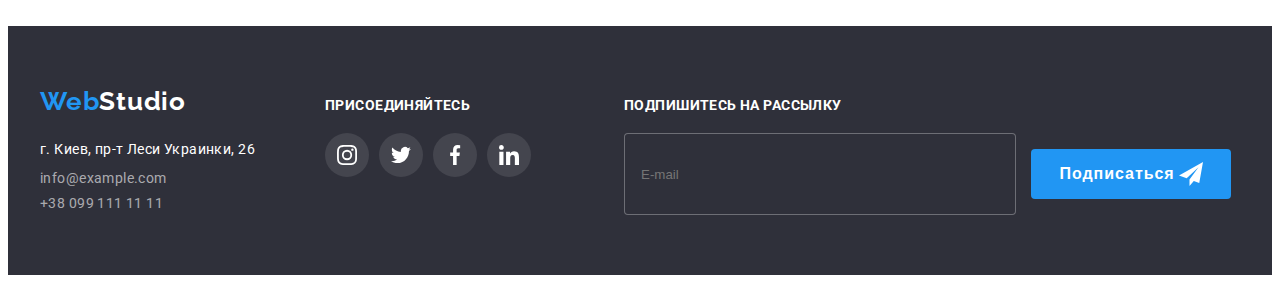
==== commit f944fb71: "Добавляет БЭМ классы секциям" ====
--- a/portfolio.html
+++ b/portfolio.html
@@ -19,237 +19,249 @@
 
 <body>
     <!--Главный хедер-->
-    <header class="site-header">
+    <header class="header">
         <!--Меню навигации-->
         <div class="container header-section">
-            <nav class="nav">
-
-                <a class="site-logo" href="/"><span>Web</span>Studio</a>
-
-                <ul class="site-nav list">
-                    <li class="menu-link">
-                        <a class="link" href="./index.html">Студия</a>
-                    </li>
-                    <li class="menu-link">
-                        <a class="link current" href="./portfolio.html">Портфолио</a>
-                    </li>
-                    <li class="menu-link">
-                        <a class="link" href="">Контакты</a>
+            <nav class="header-section__nav">
+
+                <a class="logo" href="/">Web<span class="logo__color--black">Studio</span></a>
+
+                <ul class="site-nav">
+                    <li class="site-nav__item">
+                        <a href="./index.html" class="site-nav__link">Студия</a>
+                    </li>
+                    <li class="site-nav__item">
+                        <a class="site-nav__link  site-nav__link--current" href="">Портфолио</a>
+                    </li>
+                    <li class="site-nav__item">
+                        <a class="site-nav__link" href="">Контакты</a>
                     </li>
                 </ul>
             </nav>
             <!--Контакты в меню-->
-            <ul class="header-links list">
-                <li class="contact-link">
-                    <a class="link header-link" href="mailto:info@devstudio.com">
-                        <svg class="header-icon" width="16px" height="12px">
+            <ul class="header-contact">
+                <li class="header-contact__item">
+                    <a class="header-contact__link" href="mailto:info@devstudio.com">
+                        <svg class="header-contact__icon" width="16px" height="12px">
                             <use href="./images/sprite.svg#mail"></use>
                         </svg>info@devstudio.com
                     </a>
                 </li>
-                <li class="contact-link">
-                    <a class="link header-link" href="tel:+380961111111">
-                        <svg class="header-icon" width="10px" height="16px">
+                <li class="header-contact__item">
+                    <a class="header-contact__link" href="tel:+380961111111">
+                        <svg class="header-contact__icon" width="10px" height="16px">
                             <use href="./images/sprite.svg#mobile"></use>
                         </svg>+38 096 111 11 11
 
                     </a>
                 </li>
             </ul>
+
         </div>
 
     </header>
 
     <main>
         <!--Навигация галереи-->
+
         <section class="portfolio">
             <div class="container section-portfolio">
-                <h1 class="main-title visually-hidden">Портфолио</h1>
-                <ul class="portfolio-button-list list">
-                    <li class="portfolio-buttons"><button type="button" class="button">Все</button></li>
-                    <li class="portfolio-buttons"><button type="button" class="button">Веб-сайты</button></li>
-                    <li class="portfolio-buttons"><button type="button" class="button">Приложения</button></li>
-                    <li class="portfolio-buttons"><button type="button" class="button">Дизайн</button></li>
-                    <li class="portfolio-buttons"><button type="button" class="button">Маркетинг</button></li>
+                <h1 class="visually-hidden">Портфолио</h1>
+                <ul class="button-list">
+                    <li class="button-list__item">
+                        <button type="button" class="button">Все</button>
+                    </li>
+                    <li class="button-list__item">
+                        <button type="button" class="button">Веб-сайты</button>
+                    </li>
+                    <li class="button-list__item">
+                        <button type="button" class="button">Приложения</button>
+                    </li>
+                    <li class="button-list__item">
+                        <button type="button" class="button">Дизайн</button>
+                    </li>
+                    <li class="button-list__item">
+                        <button type="button" class="button">Маркетинг</button>
+                    </li>
                 </ul>
+
                 <!--Галерея работ-->
-                <ul class="portfolio-list">
-                    <li class="portfolio-items">
-                        <a href="" class="portfolio-link">
-                            <div class="product-img-thumb">
-                                <img class="portfolio-img" src="./images/portfolio/img.jpg" alt="Ноутбук" width="370">
-                                <div class="portfolio-descript-hover">
-                                    <p>Технокряк это современная площадка распространения коронавируса. Компании
-                                        используют
-                                        эту платформу для цифрового
-                                        шпионажа и атак на защищённые сервера конкурентов.
-                                    </p>
-                                </div>
-                            </div>
-                            <div class="descriopion-container">
-                                <h3 class="subtitle">Технокряк</h3>
-                                <p class="descript">Веб-сайт</p>
-                            </div>
-                        </a>
-                    </li>
-                    <li class="portfolio-items">
-                        <a href="" class="portfolio-link">
-                            <div class="product-img-thumb">
-                                <img class="portfolio-img" src="./images/portfolio/img(1).jpg" alt="Два баскетболиста"
-                                    width="370">
-                                <div class="portfolio-descript-hover">
-                                    <p>Технокряк это современная площадка распространения коронавируса. Компании
-                                        используют
-                                        эту платформу для цифрового
-                                        шпионажа и атак на защищённые сервера конкурентов.
-                                    </p>
-                                </div>
-                            </div>
-                            <div class="descriopion-container">
-                                <h3 class="subtitle">Постер New Orlean vs Golden Star</h3>
-                                <p class="descript">Дизайн</p>
-                            </div>
-                        </a>
-                    </li>
-                    <li class="portfolio-items">
-                        <a href="" class="portfolio-link">
-                            <div class="product-img-thumb">
-                                <img class="portfolio-img" src="./images/portfolio/img(2).jpg" alt="Логотип рестарана"
-                                    width="370">
-                                <div class="portfolio-descript-hover">
-                                    <p>Технокряк это современная площадка распространения коронавируса. Компании
-                                        используют
-                                        эту платформу для цифрового
-                                        шпионажа и атак на защищённые сервера конкурентов.
-                                    </p>
-                                </div>
-                            </div>
-                            <div class="descriopion-container">
-                                <h3 class="subtitle">Ресторан Seafood</h3>
-                                <p class="descript">Приложение</p>
-                            </div>
-                        </a>
-                    </li>
-
-                    <li class="portfolio-items">
-                        <a href="" class="portfolio-link">
-                            <div class="product-img-thumb">
-                                <img class="portfolio-img" src="./images/portfolio/img(3).jpg" alt="Наушники"
-                                    width="370">
-                                <div class="portfolio-descript-hover">
-                                    <p>Технокряк это современная площадка распространения коронавируса. Компании
-                                        используют
-                                        эту платформу для цифрового
-                                        шпионажа и атак на защищённые сервера конкурентов.
-                                    </p>
-                                </div>
-                            </div>
-                            <div class="descriopion-container">
-                                <h3 class="subtitle">Проект Prime</h3>
-                                <p class="descript">Маркетинг</p>
-                            </div>
-
-                        </a>
-                    </li>
-
-                    <li class="portfolio-items">
-                        <a href="" class="portfolio-link">
-                            <div class="product-img-thumb">
-                                <img class="portfolio-img" src="./images/portfolio/img(4).jpg" alt="Две коробки"
-                                    width="370">
-                                <div class="portfolio-descript-hover">
-                                    <p>Технокряк это современная площадка распространения коронавируса. Компании
-                                        используют
-                                        эту платформу для цифрового
-                                        шпионажа и атак на защищённые сервера конкурентов.
-                                    </p>
-                                </div>
-                            </div>
-                            <div class="descriopion-container">
-                                <h3 class="subtitle">Проект Boxes</h3>
-                                <p class="descript">Приложение</p>
-                            </div>
-
-                        </a>
-                    </li>
-                    <li class="portfolio-items">
-                        <a href="" class="portfolio-link">
-                            <div class="product-img-thumb">
-                                <img class="portfolio-img" src="./images/portfolio/img(5).jpg" alt="Монитор Мак"
-                                    width="370">
-                                <div class="portfolio-descript-hover">
-                                    <p>Технокряк это современная площадка распространения коронавируса. Компании
-                                        используют
-                                        эту платформу для цифрового
-                                        шпионажа и атак на защищённые сервера конкурентов.
-                                    </p>
-                                </div>
-                            </div>
-                            <div class="descriopion-container">
-                                <h3 class="subtitle">Inspiration has no Borders</h3>
-                                <p class="descript">Веб-сайт</p>
-                            </div>
-
-                        </a>
-                    </li>
-                    <li class="portfolio-items">
-                        <a href="" class="portfolio-link">
-                            <div class="product-img-thumb">
-                                <img class="portfolio-img" src="./images/portfolio/img(6).jpg" alt="Развёрнутый журнал"
-                                    width="370">
-                                <div class="portfolio-descript-hover">
-                                    <p>Технокряк это современная площадка распространения коронавируса. Компании
-                                        используют
-                                        эту платформу для цифрового
-                                        шпионажа и атак на защищённые сервера конкурентов.
-                                    </p>
-                                </div>
-                            </div>
-                            <div class="descriopion-container">
-                                <h3 class="subtitle">Издание Limited Edition</h3>
-                                <p class="descript">Дизайн</p>
-                            </div>
-
-                        </a>
-                    </li>
-                    <li class="portfolio-items">
-                        <a href="" class="portfolio-link">
-                            <div class="product-img-thumb">
-                                <img class="portfolio-img" src="./images/portfolio/img(7).jpg" alt="Бирка от одежды"
-                                    width="370">
-                                <div class="portfolio-descript-hover">
-                                    <p>Технокряк это современная площадка распространения коронавируса. Компании
-                                        используют
-                                        эту платформу для цифрового
-                                        шпионажа и атак на защищённые сервера конкурентов.
-                                    </p>
-                                </div>
-                            </div>
-                            <div class="descriopion-container">
-                                <h3 class="subtitle">Проект LAB</h3>
-                                <p class="descript">Маркетинг</p>
-                            </div>
-
-                        </a>
-                    </li>
-                    <li class="portfolio-items">
-                        <a href="" class="portfolio-link">
-                            <div class="product-img-thumb">
-                                <img class="portfolio-img" src="./images/portfolio/img(8).jpg" alt="Ноутбук"
-                                    width="370">
-                                <div class="portfolio-descript-hover">
-                                    <p>Технокряк это современная площадка распространения коронавируса. Компании
-                                        используют
-                                        эту платформу для цифрового
-                                        шпионажа и атак на защищённые сервера конкурентов.
-                                    </p>
-                                </div>
-                            </div>
-                            <div class="descriopion-container">
-                                <h3 class="subtitle">Growing Business</h3>
-                                <p class="descript">Приложение</p>
-                            </div>
-
+                <ul class="portfolio__list">
+                    <li class="portfolio__items">
+                        <a href="" class="product">
+                            <div class="product__img-thumb">
+                                <img class="product__img" src="./images/portfolio/img.jpg" alt="Ноутбук" width="370">
+                                <div class="product__descript--hover">
+                                    <p>Технокряк это современная площадка распространения коронавируса. Компании
+                                        используют
+                                        эту платформу для цифрового
+                                        шпионажа и атак на защищённые сервера конкурентов.
+                                    </p>
+                                </div>
+                            </div>
+                            <div class="product__descriopion">
+                                <h3 class="product__subtitle">Технокряк</h3>
+                                <p class="product__descript">Веб-сайт</p>
+                            </div>
+                        </a>
+                    </li>
+
+                    <li class="portfolio__items">
+                        <a href="" class="product">
+                            <div class="product__img-thumb">
+                                <img class="product__img" src="./images/portfolio/img(1).jpg" alt="Два баскетболиста"
+                                    width="370">
+                                <div class="product__descript--hover">
+                                    <p>Технокряк это современная площадка распространения коронавируса. Компании
+                                        используют
+                                        эту платформу для цифрового
+                                        шпионажа и атак на защищённые сервера конкурентов.
+                                    </p>
+                                </div>
+                            </div>
+                            <div class="product__descriopion">
+                                <h3 class="product__subtitle">Технокряк</h3>
+                                <p class="product__descript">Веб-сайт</p>
+                            </div>
+                        </a>
+                    </li>
+
+                    <li class="portfolio__items">
+                        <a href="" class="product">
+                            <div class="product__img-thumb">
+                                <img class="product__img" src="./images/portfolio/img(2).jpg" alt="Логотип рестарана"
+                                    width="370">
+                                <div class="product__descript--hover">
+                                    <p>Технокряк это современная площадка распространения коронавируса. Компании
+                                        используют
+                                        эту платформу для цифрового
+                                        шпионажа и атак на защищённые сервера конкурентов.
+                                    </p>
+                                </div>
+                            </div>
+                            <div class="product__descriopion">
+                                <h3 class="product__subtitle">Технокряк</h3>
+                                <p class="product__descript">Веб-сайт</p>
+                            </div>
+                        </a>
+                    </li>
+
+                    <li class="portfolio__items">
+                        <a href="" class="product">
+                            <div class="product__img-thumb">
+                                <img class="product__img" src="./images/portfolio/img(3).jpg" alt="Наушники"
+                                    width="370">
+                                <div class="product__descript--hover">
+                                    <p>Технокряк это современная площадка распространения коронавируса. Компании
+                                        используют
+                                        эту платформу для цифрового
+                                        шпионажа и атак на защищённые сервера конкурентов.
+                                    </p>
+                                </div>
+                            </div>
+                            <div class="product__descriopion">
+                                <h3 class="product__subtitle">Технокряк</h3>
+                                <p class="product__descript">Веб-сайт</p>
+                            </div>
+                        </a>
+                    </li>
+
+                    <li class="portfolio__items">
+                        <a href="" class="product">
+                            <div class="product__img-thumb">
+                                <img class="product__img" src="./images/portfolio/img(4).jpg" alt="Две коробки"
+                                    width="370">
+                                <div class="product__descript--hover">
+                                    <p>Технокряк это современная площадка распространения коронавируса. Компании
+                                        используют
+                                        эту платформу для цифрового
+                                        шпионажа и атак на защищённые сервера конкурентов.
+                                    </p>
+                                </div>
+                            </div>
+                            <div class="product__descriopion">
+                                <h3 class="product__subtitle">Технокряк</h3>
+                                <p class="product__descript">Веб-сайт</p>
+                            </div>
+                        </a>
+                    </li>
+
+                    <li class="portfolio__items">
+                        <a href="" class="product">
+                            <div class="product__img-thumb">
+                                <img class="product__img" src="./images/portfolio/img(5).jpg" alt="Монитор Мак"
+                                    width="370">
+                                <div class="product__descript--hover">
+                                    <p>Технокряк это современная площадка распространения коронавируса. Компании
+                                        используют
+                                        эту платформу для цифрового
+                                        шпионажа и атак на защищённые сервера конкурентов.
+                                    </p>
+                                </div>
+                            </div>
+                            <div class="product__descriopion">
+                                <h3 class="product__subtitle">Технокряк</h3>
+                                <p class="product__descript">Веб-сайт</p>
+                            </div>
+                        </a>
+                    </li>
+
+                    <li class="portfolio__items">
+                        <a href="" class="product">
+                            <div class="product__img-thumb">
+                                <img class="product__img" src="./images/portfolio/img(6).jpg" alt="Развёрнутый журнал"
+                                    width="370">
+                                <div class="product__descript--hover">
+                                    <p>Технокряк это современная площадка распространения коронавируса. Компании
+                                        используют
+                                        эту платформу для цифрового
+                                        шпионажа и атак на защищённые сервера конкурентов.
+                                    </p>
+                                </div>
+                            </div>
+                            <div class="product__descriopion">
+                                <h3 class="product__subtitle">Технокряк</h3>
+                                <p class="product__descript">Веб-сайт</p>
+                            </div>
+                        </a>
+                    </li>
+
+                    <li class="portfolio__items">
+                        <a href="" class="product">
+                            <div class="product__img-thumb">
+                                <img class="product__img" src="./images/portfolio/img(7).jpg" alt="Бирка от одежды"
+                                    width="370">
+                                <div class="product__descript--hover">
+                                    <p>Технокряк это современная площадка распространения коронавируса. Компании
+                                        используют
+                                        эту платформу для цифрового
+                                        шпионажа и атак на защищённые сервера конкурентов.
+                                    </p>
+                                </div>
+                            </div>
+                            <div class="product__descriopion">
+                                <h3 class="product__subtitle">Технокряк</h3>
+                                <p class="product__descript">Веб-сайт</p>
+                            </div>
+                        </a>
+                    </li>
+
+                    <li class="portfolio__items">
+                        <a href="" class="product">
+                            <div class="product__img-thumb">
+                                <img class="product__img" src="./images/portfolio/img(8).jpg" alt="Ноутбук" width="370">
+                                <div class="product__descript--hover">
+                                    <p>Технокряк это современная площадка распространения коронавируса. Компании
+                                        используют
+                                        эту платформу для цифрового
+                                        шпионажа и атак на защищённые сервера конкурентов.
+                                    </p>
+                                </div>
+                            </div>
+                            <div class="product__descriopion">
+                                <h3 class="product__subtitle">Технокряк</h3>
+                                <p class="product__descript">Веб-сайт</p>
+                            </div>
                         </a>
                     </li>
                 </ul>
@@ -261,52 +273,65 @@
     <footer class="footer">
         <div class="container footer-container">
             <div class="adress-container">
-                <a class="site-logo footer-logo" href="/"><span>Web</span>Studio</a>
-                <address class="footer-discript">
-
-                    <p class="footer-item">г. Киев, пр-т Леси Украинки, 26</p>
-
-                    <a href="" class="footer-link">info@example.com</a>
-
-                    <a href="" class="footer-link">+38 099 111 11 11</a>
+                <a class="logo" href="/">Web<span class="logo__color--white">Studio</span></a>
+                <address class="adress">
+
+                    <p class="adress__item">г. Киев, пр-т Леси Украинки, 26</p>
+
+                    <a href="" class="adress__link">info@example.com</a>
+
+                    <a href="" class="adress__link">+38 099 111 11 11</a>
 
 
                 </address>
             </div>
 
             <div class="join">
-                <p class="join-title">Присоединяйтесь</p>
-                <ul class="join-list">
-                    <li class="join-item">
-                        <a href="" class="join-link">
-                            <svg class="join-icon">
+                <p class="footer__title">Присоединяйтесь</p>
+                <ul class="join__list">
+                    <li class="join__item">
+                        <a href="" class="join__link">
+                            <svg class="join__icon">
                                 <use href="./images/sprite.svg#instagram"></use>
                             </svg>
                         </a>
                     </li>
-                    <li class="join-item">
-                        <a href="" class="join-link">
-                            <svg class="join-icon">
+                    <li class="join__item">
+                        <a href="" class="join__link">
+                            <svg class="join__icon">
                                 <use href="./images/sprite.svg#twitter"></use>
                             </svg>
                         </a>
                     </li>
-                    <li class="join-item">
-                        <a href="" class="join-link">
-                            <svg class="join-icon">
+                    <li class="join__item">
+                        <a href="" class="join__link">
+                            <svg class="join__icon">
                                 <use href="./images/sprite.svg#facebook"></use>
                             </svg>
                         </a>
                     </li>
-                    <li>
-                        <a href="" class="join-link">
-                            <svg class="join-icon">
+                    <li class="join__item">
+                        <a href="" class="join__link">
+                            <svg class="join__icon">
                                 <use href="./images/sprite.svg#linkedin"></use>
                             </svg>
                         </a>
                     </li>
                 </ul>
             </div>
+
+            <form class="footer-form" name="footer-form">
+                <p class="footer__title">Подпишитесь на рассылку</p>
+                <label for="mail"></label>
+                <input class="footer-form__input" type="email" name="mail" placeholder="E-mail" id="mail">
+                <button class="submit-button" type="submit">
+                    <svg class="submit-button__icon">
+                        <use href="./images/sprite.svg#join"></use>
+                    </svg>
+                    Подписаться
+                </button>
+
+            </form>
         </div>
     </footer>
 
--- a/css/style.css
+++ b/css/style.css
@@ -10,6 +10,13 @@
   --transition-timing: cubic-bezier(0.4, 0, 0.2, 1);
 }
 
+/* цвет основного текста #212121 */
+/* вторичный цвет текста #757575 */
+/* дополнительный цвет текста rgba(255, 255, 255, 0,6) */
+/* акцент #2196F3 */
+/* белый #FFFFFF */
+/* вторичный цвет фона #F5F4FA */
+
 body {
   /* padding-top: 80px; */
   color: var(--main-text-color);
@@ -39,36 +46,29 @@
   list-style: none;
 }
 
-/* цвет основного текста #212121 */
-/* вторичный цвет текста #757575 */
-/* дополнительный цвет текста rgba(255, 255, 255, 0,6) */
-/* акцент #2196F3 */
-/* белый #FFFFFF */
-/* вторичный цвет фона #F5F4FA */
-
 /* Шапка сайта */
 
 .list {
   list-style: none;
 }
 
+.header {
+  border-bottom: 1px solid rgba(236, 236, 236, 1);
+}
+
 .header-section,
-.nav,
+.header-section__nav,
 .header-links {
   display: flex;
   padding: 0;
 }
 
-.site-header {
-  /* position: fixed;
-  width: 100%;
-  top: 0; */
-  border-bottom: 1px solid rgba(236, 236, 236, 1);
+.header-section {
   background-color: var(--bg-color);
-  /* z-index: 999; */
-}
-
-.header-section {
+}
+
+.header-section,
+.header-section__nav {
   align-items: center;
 }
 
@@ -81,12 +81,8 @@
   padding-right: 15px;
 }
 
-.nav {
-  align-items: center;
-}
-
-.site-logo {
-  color: var(--main-text-color);
+.logo {
+  color: var(--akcent-color);
 
   font-family: Raleway, sans-serif;
   font-weight: bold;
@@ -96,51 +92,56 @@
   text-decoration: none;
 }
 
-.site-logo span {
-  color: var(--akcent-color);
+.logo__color--black {
+  color: var(--main-text-color);
 }
 
 .site-nav {
-  margin: 0;
-}
-
-.site-nav .link {
+  display: flex;
+  margin-left: 93px;
+  padding: 0;
+}
+
+.site-nav__item {
+  position: relative;
+
   padding-top: 32px;
   padding-bottom: 32px;
 
+  cursor: pointer;
+}
+
+.site-nav__item:not(:last-child) {
+  margin-right: 50px;
+}
+
+.site-nav__link {
+  display: block;
+
+  color: var(--main-text-color);
+
+  font-style: normal;
+  text-decoration: none;
+  font-weight: 500;
+  font-size: 14px;
+  line-height: 1.1em;
+  letter-spacing: 0.02em;
+
   transition-property: color;
   transition-duration: 250ms;
-  transition-timing-function: linear;
-}
-
-.site-nav .link:hover,
-.site-nav .link:focus {
+  transition-timing-function: var(--transition-timing);
+}
+
+.site-nav__item:hover .site-nav__link,
+.site-nav__item:focus .site-nav__link {
   color: var(--akcent-color);
 }
 
-.site-nav {
-  display: flex;
-  margin-left: 93px;
-  padding: 0;
-}
-
-.menu-link:not(:last-child) {
-  margin-right: 50px;
-}
-
-.site-nav .link {
-  display: block;
-}
-
-.site-nav .link.current {
+.site-nav__link--current {
   color: var(--akcent-color);
 }
 
-.menu-link {
-  position: relative;
-}
-
-.menu-link .current::after {
+.site-nav__link--current::after {
   content: "";
   display: inline-block;
   position: absolute;
@@ -151,10 +152,11 @@
   transform: translateX(-50%);
 
   background-color: var(--akcent-color);
+
   border-radius: 2px;
 }
 
-.header-links {
+.header-contact {
   display: flex;
   justify-content: center;
   align-items: baseline;
@@ -162,12 +164,16 @@
   margin-left: auto;
 }
 
-.contact-link + .contact-link {
+.header-contact__item:nth-child(2) {
   margin-left: 50px;
 }
 
-.link {
-  color: var(--main-text-color);
+.header-contact__link {
+  display: flex;
+  align-items: center;
+
+  color: var(--second-text-color);
+  text-decoration: none;
 
   font-style: normal;
   text-decoration: none;
@@ -175,41 +181,19 @@
   font-size: 14px;
   line-height: 1.1em;
   letter-spacing: 0.02em;
-}
-
-.header-adress {
-  margin-left: auto;
-}
-
-.header-links {
+
+  transition-property: color;
+  transition-duration: 250ms;
+  transition-timing-function: var(--transition-timing);
+}
+
+.header-contact__link:hover {
+  color: var(--akcent-color);
+}
+
+.header-contact__icon {
   display: flex;
   align-items: center;
-}
-
-.header-links .link,
-.footer-discript .link {
-  color: var(--second-text-color);
-
-  transition-property: color;
-  transition-duration: 250ms;
-  transition-timing-function: linear;
-}
-
-.header-links .link:hover,
-.header-links .link:focus {
-  color: var(--akcent-color);
-}
-
-.header-link {
-  display: flex;
-  align-items: center;
-}
-
-.header-link:hover .header-icon {
-  fill: var(--akcent-color);
-}
-
-.header-icon {
   margin-right: 10px;
   border: 0;
 
@@ -217,25 +201,18 @@
 
   transition-property: fill;
   transition-duration: 250ms;
-  transition-timing-function: linear;
+  transition-timing-function: var(--transition-timing);
+}
+
+.header-contact__link:hover .header-contact__icon {
+  fill: var(--akcent-color);
 }
 
 /* основной сайт */
 
 /* секция герой */
 
-.main-title {
-  margin-bottom: 30px;
-
-  color: var(--bg-color);
-  font-weight: 900;
-  font-size: 44px;
-  line-height: 1.3;
-  letter-spacing: 0.06em;
-  text-transform: uppercase;
-}
-
-.section-hero {
+.hero {
   max-width: 1600px;
   margin-left: auto;
   margin-right: auto;
@@ -252,13 +229,23 @@
   padding: 200px 0px;
 }
 
-.hero-button {
+.hero__title {
+  margin-bottom: 30px;
+
+  color: var(--bg-color);
+  font-weight: 900;
+  font-size: 44px;
+  line-height: 1.3;
+  letter-spacing: 0.06em;
+  text-transform: uppercase;
+}
+
+.hero__button {
   display: inline-block;
   position: relative;
   min-width: 200px;
   height: 50px;
   padding: 10px 32px;
-  /* margin-bottom: 0; */
 
   border-radius: 4px;
 
@@ -282,92 +269,8 @@
   transition-timing-function: linear;
 }
 
-/* .hero-icon {
-  display: inline-flex;
-  justify-content: center;
-  align-items: baseline;
-  width: 20px;
-  height: 20px;
-
-  position: absolute;
-  top: 50%;
-  left: 5px;
-  transform: translateY(-50%);
-
-  transition-property: transform;
-  transition-duration: 500ms;
-  transition-timing-function: cubic-bezier(0.4, 0, 0.2, 1);
-}
-
-.hero-button:hover .hero-icon {
-  transform: translateY(-45px);
-}
-
-.hero-icon-after {
-  display: inline-flex;
-  justify-content: center;
-  align-items: baseline;
-  width: 20px;
-  height: 20px;
-
-  position: absolute;
-  bottom: -50%;
-  left: 5px;
-  transform: translateY(-50%);
-
-  transition-property: transform;
-  transition-duration: 500ms;
-  transition-timing-function: cubic-bezier(0.4, 0, 0.2, 1);
-}
-
-.hero-button:hover .hero-icon-after {
-  transform: translateY(-35px);
-} */
-
-/* .hero-button::before {
-  content: "";
-  display: inline-block;
-  margin-right: 10px;
-  width: 20px;
-  height: 20px;
-
-  
-  background-image: url("../images/sprite.svg#instagram");
-
-  transition-property: transform;
-  transition-duration: 500ms;
-  transition-timing-function: cubic-bezier(0.4, 0, 0.2, 1);
-}
-
-.hero-button::after {
-  position: absolute;
-  content: "";
-  display: inline-block;
-
-  top: 50%;
-  left: 32px;
-
-  width: 20px;
-  height: 20px;
-  transform: translateY(calc(-50% + 35px));
-
-  background-color: tomato;
-
-  transition-property: transform;
-  transition-duration: 500ms;
-  transition-timing-function: cubic-bezier(0.4, 0, 0.2, 1);
-}
-
-.hero-button:hover::before {
-  transform: translateY(-35px);
-}
-
-.hero-button:hover::after {
-  transform: translateY(-50%);
-} */
-
-.hero-button:hover,
-.hero-button:focus {
+.hero__button:hover,
+.hero__button:focus {
   background-color: #188ce8;
 }
 
@@ -392,18 +295,29 @@
   overflow: hidden;
 }
 
-.advant {
+.section-title {
+  margin-bottom: 50px;
+  font-weight: 700;
+  font-size: 36px;
+  text-align: center;
+}
+
+.advantage-list {
   display: flex;
   flex-wrap: wrap;
   margin: 0;
   padding: 0;
 }
 
-.advant-descript {
+.advantage-list__item {
   width: 270px;
 }
 
-.svg-descript {
+.advantage-list__item:not(:last-child) {
+  margin-right: 30px;
+}
+
+.advant__icon-container {
   display: inline-flex;
   justify-content: center;
   align-items: center;
@@ -413,63 +327,15 @@
   background-color: var(--second-bg-color);
 }
 
-.descript-icon {
+.advant__icon {
   width: 70px;
   height: 70px;
 }
 
-/* .advant-descript::before {
-  display: block;
-  content: "";
-  margin-bottom: 30px;
-  height: 120px;
-
-  background-color: var(--second-bg-color);
-  background-repeat: no-repeat;
-  background-position: center;
-  background-size: auto;
-} */
-
-.advant-descript:nth-child(1):before {
-  background-image: url(../images/icons.svg/antenna.svg);
-}
-.advant-descript:nth-child(2):before {
-  background-image: url(../images/icons.svg/clock.svg);
-}
-.advant-descript:nth-child(3):before {
-  background-image: url(../images/icons.svg/diagram.svg);
-}
-.advant-descript:nth-child(4):before {
-  background-image: url(../images/icons.svg/astronaut.svg);
-}
-
-.advant-descript:not(:last-child) {
-  margin-right: 30px;
-}
-
-.section-title {
-  margin-bottom: 50px;
-  font-weight: 700;
-  font-size: 36px;
-  text-align: center;
-}
-
-.section-advant .section-title {
-  height: 0px;
-  padding: 0;
+.advant__subtitle {
   margin-top: 0;
-  margin-bottom: 94px;
-}
-
-.subtitle {
-  margin-top: 0;
-}
-
-.list.advant .subtitle {
   margin-bottom: 10px;
-}
-
-.section-advant .subtitle {
+
   font-size: 14px;
   font-weight: bold;
   line-height: 1.1em;
@@ -477,7 +343,7 @@
   text-transform: uppercase;
 }
 
-.section-advant .descript {
+.advant__descript {
   color: var(--second-text-color);
 
   line-height: 1.7em;
@@ -502,23 +368,27 @@
   list-style-type: none;
 }
 
-.works-item {
+.works-list__item {
+  max-width: calc((100%-60px) / 3);
+}
+
+.works-list__item:hover .works-container {
+}
+
+.works-list__item:not(:nth-child(3n + 3)) {
+  margin-right: 30px;
+}
+
+.works-list__item:nth-child(n + 4) {
+  margin-top: 30px;
+}
+
+.works {
+  width: 100%;
   position: relative;
-  max-width: calc((100%-60px) / 3);
-}
-
-.works-item:hover .works-container {
-}
-
-.works-item:not(:nth-child(3n + 3)) {
-  margin-right: 30px;
-}
-
-.works-item:nth-child(n + 4) {
-  margin-top: 30px;
-}
-
-.works-container {
+}
+
+.works__title-container {
   position: absolute;
   bottom: 0;
   padding-top: 27px;
@@ -528,7 +398,7 @@
   background-color: rgba(47, 48, 58, 0.8);
 }
 
-.works-title {
+.works__title {
   padding: 0;
   color: var(--bg-color);
   font-size: 14px;
@@ -544,7 +414,7 @@
   padding-bottom: 94px;
 }
 
-.list-comand {
+.comand-list {
   display: flex;
   flex-wrap: wrap;
   margin: 0;
@@ -553,7 +423,7 @@
   list-style: none;
 }
 
-.comand-item {
+.comand-list__item {
   max-width: calc((100%-90px) / 4);
   background-color: var(--bg-color);
 
@@ -562,47 +432,48 @@
     0px 2px 1px rgba(0, 0, 0, 0.2);
 }
 
-.comand-item:not(:nth-child(4n + 4)) {
+.comand-list__item:not(:nth-child(4n + 4)) {
   margin-right: 30px;
 }
 
-.item-container {
+.team__content {
   display: block;
   padding: 30px 32px;
 }
 
-.section-comand .subtitle,
-.section-comand .descript {
+.team__subtitle {
+  margin-bottom: 10px;
+
+  font-size: 16px;
+  font-weight: 500;
+  line-height: 1.2;
+  text-align: center;
+}
+
+.team__descript {
+  color: var(--second-text-color);
+
   font-size: 16px;
   line-height: 1.2;
   text-align: center;
 }
 
-.section-comand .descript {
-  color: var(--second-text-color);
-}
-
-.section-comand .subtitle {
-  font-weight: 500;
-  margin-bottom: 10px;
-}
-
-.command-item-icon {
+.team__icon-list {
+  display: flex;
+
+  margin-top: 16px;
+}
+
+.team__icon-item {
   margin: 0;
   padding: 0;
 }
 
-.comand-list-icon {
-  display: flex;
-
-  margin-top: 16px;
-}
-
-.command-item-icon:not(:last-child) {
+.team__icon-item:not(:last-child) {
   margin-right: 10px;
 }
 
-.comand-item-link {
+.team__icon-link {
   display: inline-flex;
   justify-content: center;
   align-items: center;
@@ -618,15 +489,7 @@
   transition-timing-function: linear;
 }
 
-.comand-item-link:hover {
-  background-color: var(--akcent-color);
-}
-
-.comand-item-link:hover .social-icon {
-  fill: var(--bg-color);
-}
-
-.social-icon {
+.team__social-icon {
   width: 20px;
   height: 20px;
   fill: currentColor;
@@ -636,7 +499,11 @@
   transition-timing-function: linear;
 }
 
-.social-icon:hover {
+.team__icon-link:hover {
+  background-color: var(--akcent-color);
+}
+
+.team__icon-link:hover .team__social-icon {
   fill: var(--bg-color);
 }
 
@@ -646,12 +513,16 @@
   padding-bottom: 94px;
 }
 
-.clients-list {
-  display: flex;
-  padding: 0;
-}
-
-.clients-link {
+.clients__list {
+  display: flex;
+  padding: 0;
+}
+
+.clients__item:not(:last-child) {
+  margin-right: 30px;
+}
+
+.clients__link {
   display: inline-flex;
   justify-content: center;
   align-items: center;
@@ -666,7 +537,11 @@
   transition-timing-function: linear;
 }
 
-.clients-icon {
+.clients__link:hover {
+  border-color: var(--akcent-color);
+}
+
+.clients__icon {
   width: 106px;
   height: 60px;
 
@@ -677,16 +552,8 @@
   transition-timing-function: linear;
 }
 
-.clients-link:hover {
-  border-color: var(--akcent-color);
-}
-
-.clients-link:hover .clients-icon {
+.clients__link:hover .clients__icon {
   fill: var(--akcent-color);
-}
-
-.clients-item:not(:last-child) {
-  margin-right: 30px;
 }
 
 /* Футер */
@@ -696,54 +563,59 @@
   background-color: var(--footer-bg-color);
 }
 
-.footer-logo {
-  padding: 0;
+.footer-container {
+  display: flex;
+  align-items: baseline;
+}
+
+.logo__color--white {
   color: var(--bg-color);
 }
 
-.footer-discript {
+.adress {
   margin-top: 20px;
   padding: 0;
 }
 
-.footer-item {
+.adress__item {
   margin: 0;
-}
-
-.footer-item:not(:last-child) {
-  margin-bottom: 9px;
-}
-
-.footer-link:not(:last-child) {
-  margin-bottom: 9px;
-}
-
-.footer-link {
+
+  color: var(--bg-color);
+
+  font-family: Roboto, sans-serif;
+  font-style: normal;
+  font-weight: normal;
+  font-size: 14px;
+  line-height: 24px;
+}
+
+.adress__link {
   display: block;
   color: rgba(255, 255, 255, 0.6);
 
   text-decoration: none;
+  font-style: normal;
 
   transition-property: color;
   transition-duration: 250ms;
   transition-timing-function: linear;
 }
 
-.footer-link:hover,
-.footer-link:focus {
+.adress__item:not(:last-child),
+.adress__link:not(:last-child) {
+  margin-bottom: 9px;
+}
+
+.adress__link:hover,
+.adress__link:focus {
   color: var(--second-bg-color);
-}
-
-.footer-container {
-  display: flex;
-  align-items: baseline;
 }
 
 .join {
   margin-left: 70px;
 }
 
-.join-title {
+.footer__title {
   margin-bottom: 20px;
   color: var(--bg-color);
 
@@ -752,15 +624,15 @@
   text-transform: uppercase;
 }
 
-.join-list {
+.join__list {
   display: inline-flex;
 }
 
-.join-item:not(:last-child) {
+.join__item:not(:last-child) {
   margin-right: 10px;
 }
 
-.join-link {
+.join__link {
   display: inline-flex;
   justify-content: center;
   align-items: center;
@@ -776,213 +648,24 @@
   transition-timing-function: linear;
 }
 
-.join-link:hover,
-.join-link:focus {
+.join__link:hover,
+.join__link:focus {
   background-color: var(--akcent-color);
 }
 
-.join-icon {
+.join__icon {
   width: 20px;
   height: 20px;
   fill: currentColor;
 }
 
-/* Секция портфолио */
-
-.portfolio {
-  padding-top: 94px;
-  padding-bottom: 94px;
-}
-
-.section-portfolio .subtitle {
-  color: var(--main-text-color);
-
-  font-weight: bold;
-  font-size: 18px;
-  line-height: 2;
-}
-
-.portfolio-button-list {
-  display: flex;
-  justify-content: center;
-  margin-top: 0;
-  margin-bottom: 50px;
-}
-
-.portfolio-list {
-  display: flex;
-  flex-wrap: wrap;
-  margin: 0;
-  padding: 0;
-
-  list-style: none;
-}
-
-.portfolio-buttons {
-  border-radius: 4px;
-}
-
-.button {
-  display: inline-block;
-  color: var(--main-text-color);
-  background-color: var(--second-bg-color);
-
-  font-family: Roboto, sans-serif;
-  font-style: normal;
-  font-weight: 500;
-  font-size: 16px;
-  line-height: 1.6em;
-
-  cursor: pointer;
-
-  padding: 6px 22px;
-  border: 0;
-  border-radius: 4px;
-
-  transition-property: background-color, box-shadow, color;
-  transition-duration: 250ms;
-  transition-timing-function: linear;
-}
-
-.button:hover,
-.button:focus {
-  color: var(--bg-color);
-  background-color: var(--akcent-color);
-  box-shadow: 0px 3px 1px rgba(0, 0, 0, 0.1), 0px 1px 2px rgba(0, 0, 0, 0.08),
-    0px 2px 2px rgba(0, 0, 0, 0.12);
-}
-
-.portfolio-items {
-  padding: 0;
-  max-width: calc((100%-60px) / 3);
-}
-
-.portfolio-link {
-  display: block;
-  padding: 0;
-  text-decoration: none;
-  overflow: hidden;
-}
-
-.portfolio-link:hover,
-.portfolio-link:focus {
-  box-shadow: 0px 1px 1px rgba(0, 0, 0, 0.12), 0px 4px 4px rgba(0, 0, 0, 0.06),
-    1px 4px 6px rgba(0, 0, 0, 0.16);
-}
-
-.product-img-thumb {
-  position: relative;
-  overflow: hidden;
-}
-
-.portfolio-img {
-  overflow: hidden;
-}
-
-.portfolio-descript-hover {
-  position: absolute;
-  top: 0;
-  left: 0;
-  padding: 63px 24px;
-  width: 100%;
-  height: 100%;
-
-  transform: translateY(101%);
-
-  font-size: 18px;
-  line-height: 1.5;
-  color: var(--bg-color);
-
-  background-color: rgba(33, 150, 243, 0.9);
-
-  transition-property: transform;
-  transition-duration: 250ms;
-  transition-timing-function: linear;
-}
-
-.portfolio-link:hover .portfolio-descript-hover {
-  transform: translateX(0);
-}
-
-.descriopion-container {
-  border: 1px solid #eeeeee;
-  border-top: 0;
-  padding: 20px 24px;
-}
-
-.portfolio-items:not(:nth-child(3n + 3)) {
-  margin-right: 30px;
-}
-
-.portfolio-items:not(:nth-last-child(-n + 3)) {
-  margin-bottom: 30px;
-}
-
-.portfolio-buttons:not(:last-child) {
-  margin-right: 8px;
-}
-
-.section-portfolio .descript {
-  color: var(--second-text-color);
-
-  font-size: 16px;
-  line-height: 1.8;
-}
-
-.portfolio {
-  margin: 0;
-  padding: 94px 0;
-
-  text-decoration: none;
-}
-
-.portfolio .subtitle {
-  margin-top: 0;
-  margin-bottom: 4px;
-
-  line-height: 2;
-}
-
-.portfolio .descript {
-  margin-top: 0;
-
-  line-height: 1.8em;
-}
-
-/* Футер */
-
-.footer-section {
-  background-color: #2f303a;
-}
-
-.footer-discript {
-  color: var(--bg-color);
-
-  font-weight: normal;
-  font-style: normal;
-  font-size: 14px;
-  line-height: 1.7em;
-  letter-spacing: 0.03em;
-}
-
-.footer-section .site-logo {
-  color: var(--bg-color);
-}
-
-.link.footer-link:hover,
-.link.footer-link:focus {
-  color: var(--bg-color);
-}
-
-.footer-links:last-child {
-  margin-bottom: 0;
-}
+/*Футер форма*/
 
 .footer-form {
   margin-left: 93px;
 }
 
-.footer-form input {
+.footer-form__input {
   width: 358px;
   height: 50px;
 
@@ -994,7 +677,7 @@
   color: var(--second-bg-color);
 }
 
-.footer-input:focus {
+.footer-form__input:focus {
   outline: none;
 }
 
@@ -1018,8 +701,6 @@
   letter-spacing: 0.06em;
   color: var(--bg-color);
 
-  /* text-align: left; */
-
   cursor: pointer;
 
   transition-property: background-color;
@@ -1032,14 +713,171 @@
   background-color: #188ce8;
 }
 
-.submit-icon {
-  /* margin-left: 12px; */
+.submit-button__icon {
   position: absolute;
   width: 24px;
   height: 24px;
   top: 13px;
   right: 28px;
 }
+
+/* Секция портфолио */
+
+.portfolio {
+  margin: 0;
+  padding-top: 94px;
+  padding-bottom: 94px;
+  text-decoration: none;
+}
+
+.section-portfolio .subtitle {
+  color: var(--main-text-color);
+
+  font-weight: bold;
+  font-size: 18px;
+  line-height: 2;
+}
+
+.button-list {
+  display: flex;
+  justify-content: center;
+  margin-top: 0;
+  margin-bottom: 50px;
+}
+
+.button-list__item {
+  border-radius: 4px;
+}
+
+.button-list__item:not(:last-child) {
+  margin-right: 8px;
+}
+
+.button {
+  display: inline-block;
+  color: var(--main-text-color);
+  background-color: var(--second-bg-color);
+
+  font-family: Roboto, sans-serif;
+  font-style: normal;
+  font-weight: 500;
+  font-size: 16px;
+  line-height: 1.6em;
+
+  cursor: pointer;
+
+  padding: 6px 22px;
+  border: 0;
+  border-radius: 4px;
+
+  transition-property: background-color, box-shadow, color;
+  transition-duration: 250ms;
+  transition-timing-function: linear;
+}
+
+.button:hover,
+.button:focus {
+  color: var(--bg-color);
+  background-color: var(--akcent-color);
+  box-shadow: 0px 3px 1px rgba(0, 0, 0, 0.1), 0px 1px 2px rgba(0, 0, 0, 0.08),
+    0px 2px 2px rgba(0, 0, 0, 0.12);
+}
+
+.portfolio__list {
+  display: flex;
+  flex-wrap: wrap;
+  margin: 0;
+  padding: 0;
+
+  list-style: none;
+}
+
+.portfolio__items {
+  padding: 0;
+  max-width: calc((100%-60px) / 3);
+}
+
+.portfolio__items:not(:nth-child(3n + 3)) {
+  margin-right: 30px;
+}
+
+.portfolio__items:not(:nth-last-child(-n + 3)) {
+  margin-bottom: 30px;
+}
+
+.product {
+  display: block;
+  padding: 0;
+  text-decoration: none;
+  overflow: hidden;
+}
+
+.product:hover,
+.product:focus {
+  box-shadow: 0px 1px 1px rgba(0, 0, 0, 0.12), 0px 4px 4px rgba(0, 0, 0, 0.06),
+    1px 4px 6px rgba(0, 0, 0, 0.16);
+}
+
+.product__img-thumb {
+  position: relative;
+  overflow: hidden;
+}
+
+.product__img {
+  overflow: hidden;
+}
+
+.product__descript--hover {
+  position: absolute;
+  top: 0;
+  left: 0;
+  padding: 63px 24px;
+  width: 100%;
+  height: 100%;
+
+  transform: translateY(101%);
+
+  font-size: 18px;
+  line-height: 1.5;
+  color: var(--bg-color);
+
+  background-color: rgba(33, 150, 243, 0.9);
+
+  transition-property: transform;
+  transition-duration: 250ms;
+  transition-timing-function: linear;
+}
+
+.product:hover .product__descript--hover {
+  transform: translateX(0);
+}
+
+.product__descriopion {
+  border: 1px solid #eeeeee;
+  border-top: 0;
+  padding: 20px 24px;
+}
+
+.product__subtitle {
+  margin-top: 0;
+  margin-bottom: 4px;
+
+  color: var(--main-text-color);
+
+  line-height: 2;
+}
+
+.product__descript {
+  margin-top: 0;
+
+  color: var(--second-text-color);
+
+  font-size: 16px;
+  line-height: 1.8;
+  line-height: 1.8em;
+}
+
+/* Футер */
 
 /* Модальное окно */
 
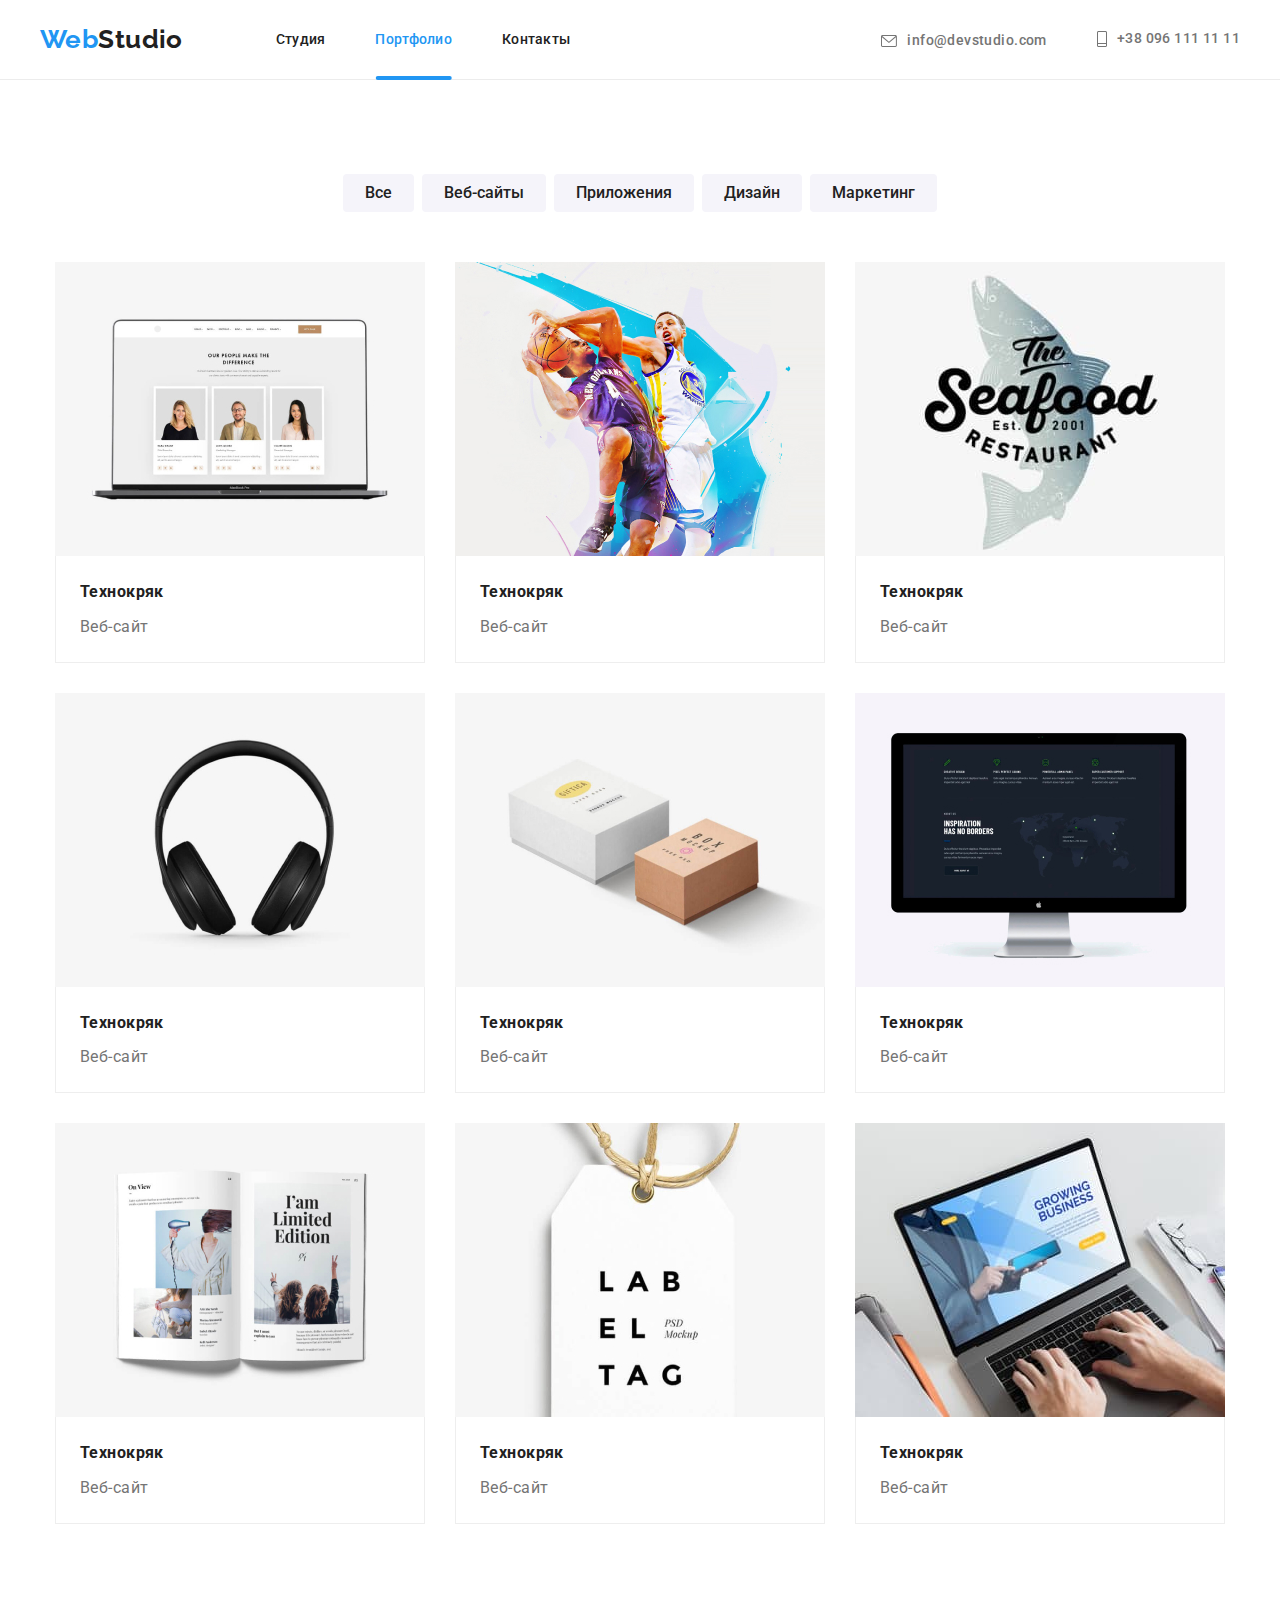
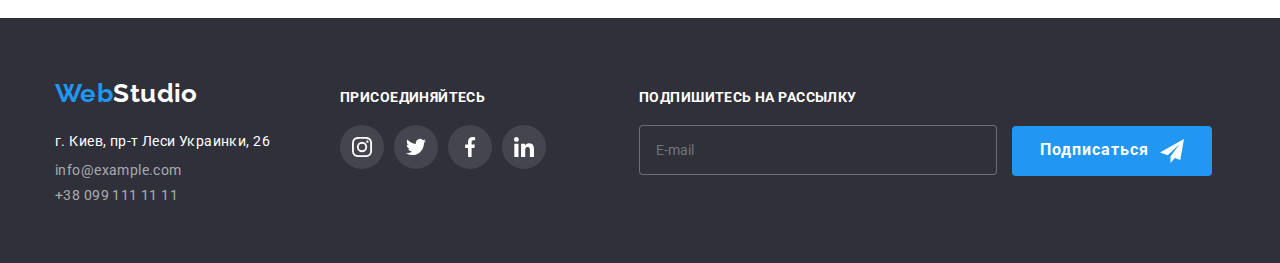
==== commit 2841c57c: "Добавляет стили scss в портфолио и модальное окто с формой" ====
--- a/portfolio.html
+++ b/portfolio.html
@@ -14,7 +14,7 @@
     <link rel="stylesheet" href="https://cdnjs.cloudflare.com/ajax/libs/modern-normalize/1.1.0/modern-normalize.min.css"
         integrity="sha512-wpPYUAdjBVSE4KJnH1VR1HeZfpl1ub8YT/NKx4PuQ5NmX2tKuGu6U/JRp5y+Y8XG2tV+wKQpNHVUX03MfMFn9Q=="
         crossorigin="anonymous" referrerpolicy="no-referrer" />
-    <link rel="stylesheet" href="./css/style.css">
+    <link rel="stylesheet" href="./css/main.min.css">
 </head>
 
 <body>
@@ -28,10 +28,10 @@
 
                 <ul class="site-nav">
                     <li class="site-nav__item">
-                        <a href="./index.html" class="site-nav__link">Студия</a>
+                        <a href="./index.html" class="site-nav__link ">Студия</a>
                     </li>
                     <li class="site-nav__item">
-                        <a class="site-nav__link  site-nav__link--current" href="">Портфолио</a>
+                        <a class="site-nav__link site-nav__link--current" href="">Портфолио</a>
                     </li>
                     <li class="site-nav__item">
                         <a class="site-nav__link" href="">Контакты</a>
--- a/css/main.min.css
+++ b/css/main.min.css
@@ -0,0 +1,3 @@
+/*! modern-normalize v1.1.0 | MIT License | https://github.com/sindresorhus/modern-normalize */*,::before,::after{-webkit-box-sizing:border-box;box-sizing:border-box}html{line-height:1.15;-webkit-text-size-adjust:100%;-moz-tab-size:4;-o-tab-size:4;tab-size:4}body{margin:0;font-family:system-ui,-apple-system,"Segoe UI",Roboto,Helvetica,Arial,sans-serif,"Apple Color Emoji","Segoe UI Emoji"}hr{height:0;color:inherit}abbr[title]{-webkit-text-decoration:underline dotted;text-decoration:underline dotted}b,strong{font-weight:bolder}code,kbd,samp,pre{font-family:ui-monospace, SFMono-Regular, Consolas, "Liberation Mono", Menlo,+ monospace;font-size:1em}small{font-size:80%}sub,sup{font-size:75%;line-height:0;position:relative;vertical-align:baseline}sub{bottom:-0.25em}sup{top:-0.5em}table{text-indent:0;border-color:inherit}button,input,optgroup,select,textarea{font-family:inherit;font-size:100%;line-height:1.15;margin:0}button,select{text-transform:none}button,[type="button"],[type="reset"],[type="submit"]{-webkit-appearance:button}::-moz-focus-inner{border-style:none;padding:0}:-moz-focusring{outline:1px dotted ButtonText}:-moz-ui-invalid{box-shadow:none}legend{padding:0}progress{vertical-align:baseline}::-webkit-inner-spin-button,::-webkit-outer-spin-button{height:auto}[type="search"]{-webkit-appearance:textfield;outline-offset:-2px}::-webkit-search-decoration{-webkit-appearance:none}::-webkit-file-upload-button{-webkit-appearance:button;font:inherit}summary{display:list-item}body{color:#212121;font-size:14px;font-family:Roboto, sans-serif;font-style:normal;font-weight:normal;letter-spacing:0.03em}img{display:block}h1,h2,h3,p,a,ul{margin:0;padding:0}ul{list-style:none}.container{width:1200px;margin-right:auto;margin-left:auto;padding-left:15px;padding-right:15px}.visually-hidden{position:absolute;width:1px;height:1px;margin:-1px;border:0;padding:0;white-space:nowrap;-webkit-clip-path:inset(100%);clip-path:inset(100%);clip:rect(0 0 0 0);overflow:hidden}.header{border-bottom:1px solid #ececec}.header-section{background-color:var(--bg-color)}.header-section__nav,.header-section{padding:0;display:-webkit-box;display:-ms-flexbox;display:flex;-webkit-box-align:center;-ms-flex-align:center;align-items:center}.header-contact__item:nth-child(2){margin-left:50px}.header-contact{display:-webkit-box;display:-ms-flexbox;display:flex;-webkit-box-pack:center;-ms-flex-pack:center;justify-content:center;-webkit-box-align:baseline;-ms-flex-align:baseline;align-items:baseline;margin-left:auto}.header-contact__link{display:-webkit-box;display:-ms-flexbox;display:flex;-webkit-box-align:center;-ms-flex-align:center;align-items:center;color:#757575;text-decoration:none;font-weight:500;line-height:1.1em;-webkit-transition-property:color;transition-property:color;-webkit-transition-duration:250ms;transition-duration:250ms;-webkit-transition-timing-function:cubic-bezier(0.4, 0, 0.2, 1);transition-timing-function:cubic-bezier(0.4, 0, 0.2, 1)}.header-contact__link:hover{color:#2196f3}.header-contact__icon{display:-webkit-box;display:-ms-flexbox;display:flex;-webkit-box-align:center;-ms-flex-align:center;align-items:center;margin-right:10px;border:0;fill:#757575;-webkit-transition:fill 250ms cubic-bezier(0.4, 0, 0.2, 1);transition:fill 250ms cubic-bezier(0.4, 0, 0.2, 1)}.header-contact__link:hover .header-contact__icon{fill:#2196f3}.logo{color:#2196f3;font-family:Raleway, sans-serif;font-weight:bold;font-size:26px;line-height:1.2;text-decoration:none}.logo__color--black{color:#212121}.logo__color--white{color:#fff}.site-nav{display:-webkit-box;display:-ms-flexbox;display:flex;margin-left:93px;padding:0}.site-nav__item{position:relative;padding-top:32px;padding-bottom:32px;cursor:pointer}.site-nav__item:not(:last-child){margin-right:50px}.site-nav__link{display:block;color:#212121;text-decoration:none;font-weight:500;font-size:14px;line-height:1.1em;letter-spacing:0.02em;-webkit-transition-property:color;transition-property:color;-webkit-transition-duration:250ms;transition-duration:250ms;-webkit-transition-timing-function:var(--transition-timing);transition-timing-function:var(--transition-timing)}.site-nav__item:hover .site-nav__link,.site-nav__item:focus .site-nav__link{color:#2196f3}.site-nav__link--current{color:#2196f3}.site-nav__link--current::after{content:"";display:inline-block;position:absolute;width:100%;height:4px;bottom:-1px;left:50%;-webkit-transform:translateX(-50%);transform:translateX(-50%);background-color:#2196f3;border-radius:2px}.hero{max-width:1600px;margin-left:auto;margin-right:auto;background-image:-webkit-gradient(linear, left top, left bottom, from(rgba(47,48,58,0.4)), to(rgba(47,48,58,0.4))),url(../images/Img.jpg);background-image:linear-gradient(to bottom, rgba(47,48,58,0.4), rgba(47,48,58,0.4)),url(../images/Img.jpg);background-repeat:no-repeat;background-position:center;background-size:cover;text-align:center;padding:200px 0px}.hero__title{margin-bottom:30px;color:#fff;font-weight:900;font-size:44px;line-height:1.3;letter-spacing:0.06em;text-transform:uppercase}.hero__button{display:inline-block;position:relative;min-width:200px;height:50px;padding:10px 32px;border-radius:4px;color:#fff;background-color:#2196f3;font-size:16px;font-weight:bold;font-size:16px;line-height:1.8em;letter-spacing:0.06em;overflow:hidden;cursor:pointer;-webkit-transition:background-color 250ms cubic-bezier(0.4, 0, 0.2, 1);transition:background-color 250ms cubic-bezier(0.4, 0, 0.2, 1)}.hero__button:hover,.hero__button:focus{background-color:#188ce8}.section-advant{margin-bottom:0;padding-top:94px;padding-bottom:94px}.section-title{margin-bottom:50px;font-weight:700;font-size:36px;text-align:center}.advantage-list{display:-webkit-box;display:-ms-flexbox;display:flex;-ms-flex-wrap:wrap;flex-wrap:wrap;margin:0;padding:0}.advantage-list__item{width:270px}.advantage-list__item:not(:last-child){margin-right:30px}.advant__icon-container{display:-webkit-inline-box;display:-ms-inline-flexbox;display:inline-flex;-webkit-box-pack:center;-ms-flex-pack:center;justify-content:center;-webkit-box-align:center;-ms-flex-align:center;align-items:center;margin-bottom:30px;width:270px;height:120px;background-color:#f5f4fa}.advant__icon{width:70px;height:70px}.advant__subtitle{margin-top:0;margin-bottom:10px;font-size:14px;font-weight:bold;line-height:1.1em;letter-spacing:0.03em;text-transform:uppercase}.advant__descript{color:#757575;line-height:1.7em}.section-works{margin:0;padding-bottom:94px}.section-title{margin-bottom:50px}.works-list{display:-webkit-box;display:-ms-flexbox;display:flex;-ms-flex-wrap:wrap;flex-wrap:wrap;margin:0;padding:0;list-style-type:none}.works-list__item{max-width:calc((100%-60px) / 3)}.works-list__item:not(:nth-child(3n+3)){margin-right:30px}.works-list__item:nth-child(n+4){margin-top:30px}.works{width:100%;position:relative}.works__title-container{position:absolute;bottom:0;padding-top:27px;padding-bottom:27px;width:100%;background-color:rgba(47,48,58,0.8)}.works__title{padding:0;color:#fff;font-size:14px;font-weight:700;text-align:center;text-transform:uppercase}.comand-section{background-color:#f5f4fa;padding-top:94px;padding-bottom:94px}.comand-list{display:-webkit-box;display:-ms-flexbox;display:flex;-ms-flex-wrap:wrap;flex-wrap:wrap;margin:0;padding:0;list-style:none}.comand-list__item{max-width:calc((100%-90px) / 4);background-color:#fff;border-radius:4px;-webkit-box-shadow:0px 1px 3px rgba(0,0,0,0.12),0px 1px 1px rgba(0,0,0,0.14),0px 2px 1px rgba(0,0,0,0.2);box-shadow:0px 1px 3px rgba(0,0,0,0.12),0px 1px 1px rgba(0,0,0,0.14),0px 2px 1px rgba(0,0,0,0.2)}.comand-list__item:not(:nth-child(4n+4)){margin-right:30px}.team__content{display:block;padding:30px 32px}.team__subtitle{margin-bottom:10px;font-size:16px;font-weight:500;line-height:1.2;text-align:center}.team__descript{color:#757575;font-size:16px;line-height:1.2;text-align:center}.team__icon-list{display:-webkit-box;display:-ms-flexbox;display:flex;margin-top:16px}.team__icon-item{margin:0;padding:0}.team__icon-item:not(:last-child){margin-right:10px}.team__icon-link{display:-webkit-inline-box;display:-ms-inline-flexbox;display:inline-flex;-webkit-box-pack:center;-ms-flex-pack:center;justify-content:center;-webkit-box-align:center;-ms-flex-align:center;align-items:center;padding:0;width:44px;height:44px;border-radius:50%;color:#afb1b8;-webkit-transition:background-color 250ms cubic-bezier(0.4, 0, 0.2, 1);transition:background-color 250ms cubic-bezier(0.4, 0, 0.2, 1)}.team__icon-link:hover{background-color:#2196f3}.team__social-icon{width:20px;height:20px;fill:currentColor;-webkit-transition:fill 250ms cubic-bezier(0.4, 0, 0.2, 1);transition:fill 250ms cubic-bezier(0.4, 0, 0.2, 1)}.team__icon-link:hover .team__social-icon{fill:#fff}.clients{padding-top:94px;padding-bottom:94px}.clients__list{display:-webkit-box;display:-ms-flexbox;display:flex;padding:0}.clients__item:not(:last-child){margin-right:30px}.clients__link{display:-webkit-box;display:-ms-flexbox;display:flex;-webkit-box-pack:center;-ms-flex-pack:center;justify-content:center;-webkit-box-align:center;-ms-flex-align:center;align-items:center;width:170px;height:92px;border:1px solid #afb1b8;border-radius:4px;-webkit-transition:border 250ms cubic-bezier(0.4, 0, 0.2, 1);transition:border 250ms cubic-bezier(0.4, 0, 0.2, 1)}.clients__link:hover{border-color:#2196f3}.clients__icon{width:106px;height:60px;fill:#afb1b8;-webkit-transition:fill 250ms cubic-bezier(0.4, 0, 0.2, 1);transition:fill 250ms cubic-bezier(0.4, 0, 0.2, 1)}.clients__link:hover .clients__icon{fill:#2196f3}.footer{padding-top:60px;padding-bottom:60px;background-color:#2f303a}.footer-container{display:-webkit-box;display:-ms-flexbox;display:flex;-webkit-box-align:baseline;-ms-flex-align:baseline;align-items:baseline}.footer__title{margin-bottom:20px;color:#fff;font-weight:700;line-height:1.2;text-transform:uppercase}.adress{margin-top:20px;padding:0}.adress__item{margin-bottom:9px;color:#fff;font-family:Roboto, sans-serif;font-style:normal;font-weight:normal;font-size:14px;line-height:24px}.adress__link{display:block;color:rgba(255,255,255,0.6);text-decoration:none;font-style:normal;-webkit-transition:color 250ms cubic-bezier(0.4, 0, 0.2, 1);transition:color 250ms cubic-bezier(0.4, 0, 0.2, 1)}.adress__link:not(:last-child){margin-bottom:9px}.adress__link:hover,.adress__link:focus{color:#fff}.join{margin-left:70px}.join__list{display:-webkit-inline-box;display:-ms-inline-flexbox;display:inline-flex}.join__icon{width:20px;height:20px;fill:currentColor}.join__item:not(:last-child){margin-right:10px}.join__link{display:-webkit-inline-box;display:-ms-inline-flexbox;display:inline-flex;-webkit-box-pack:center;-ms-flex-pack:center;justify-content:center;-webkit-box-align:center;-ms-flex-align:center;align-items:center;width:44px;height:44px;background-color:rgba(255,255,255,0.1);color:#fff;border-radius:50%;-webkit-transition:background-color 250ms cubic-bezier(0.4, 0, 0.2, 1);transition:background-color 250ms cubic-bezier(0.4, 0, 0.2, 1)}.join__link:hover,.join__link:focus{background-color:#2196f3}.footer-form{margin-left:93px}.footer-form__input{width:358px;height:50px;padding:15px 16px;border:1px solid rgba(255,255,255,0.3);border-radius:4px;background-color:#2f303a;color:#757575}.footer-form__input:focus{outline:none}.submit-button{display:-webkit-inline-box;display:-ms-inline-flexbox;display:inline-flex;-webkit-box-align:center;-ms-flex-align:center;align-items:center;margin-left:12px;padding:10px 28px;position:relative;width:200px;height:50px;border:0;border-radius:4px;background-color:#2196f3;color:#fff;font-size:16px;font-weight:700;line-height:1.8;letter-spacing:0.06em;color:#fff;cursor:pointer;-webkit-transition:background-color 250ms cubic-bezier(0.4, 0, 0.2, 1);transition:background-color 250ms cubic-bezier(0.4, 0, 0.2, 1)}.submit-button:hover,.submit-button:focus{background-color:#188ce8}.submit-button__icon{position:absolute;width:24px;height:24px;top:13px;right:28px}.portfolio{margin:0;padding-top:94px;padding-bottom:94px;text-decoration:none}.portfolio__list{display:-webkit-box;display:-ms-flexbox;display:flex;-ms-flex-wrap:wrap;flex-wrap:wrap;margin:0;padding:0;list-style:none}.portfolio__items{padding:0;max-width:calc((100%-60px) / 3)}.portfolio__items:not(:nth-child(3n+3)){margin-right:30px}.portfolio__items:not(:nth-last-child(-n+3)){margin-bottom:30px}.button-list{display:-webkit-box;display:-ms-flexbox;display:flex;-webkit-box-pack:center;-ms-flex-pack:center;justify-content:center;margin-top:0;margin-bottom:50px}.button-list__item{border-radius:4px}.button-list__item:not(:last-child){margin-right:8px}.button{display:inline-block;color:#212121;background-color:#f5f4fa;font-family:Roboto, sans-serif;font-style:normal;font-weight:500;font-size:16px;line-height:1.6em;cursor:pointer;padding:6px 22px;border:0;border-radius:4px;-webkit-transition:background-color 250ms cubic-bezier(0.4, 0, 0.2, 1);transition:background-color 250ms cubic-bezier(0.4, 0, 0.2, 1)}.button:hover,.button:focus{color:#fff;background-color:#2196f3;-webkit-box-shadow:0px 3px 1px rgba(0,0,0,0.1),0px 1px 2px rgba(0,0,0,0.08),0px 2px 2px rgba(0,0,0,0.12);box-shadow:0px 3px 1px rgba(0,0,0,0.1),0px 1px 2px rgba(0,0,0,0.08),0px 2px 2px rgba(0,0,0,0.12)}.product{display:block;padding:0;text-decoration:none;overflow:hidden}.product:hover,.product:focus{-webkit-box-shadow:0px 1px 1px rgba(0,0,0,0.12),0px 4px 4px rgba(0,0,0,0.06),1px 4px 6px rgba(0,0,0,0.16);box-shadow:0px 1px 1px rgba(0,0,0,0.12),0px 4px 4px rgba(0,0,0,0.06),1px 4px 6px rgba(0,0,0,0.16)}.product__img-thumb{position:relative;overflow:hidden}.product__img{overflow:hidden}.product__descript--hover{position:absolute;top:0;left:0;padding:63px 24px;width:100%;height:100%;-webkit-transform:translateY(101%);transform:translateY(101%);font-size:18px;line-height:1.5;color:#fff;background-color:rgba(33,150,243,0.9);-webkit-transition:-webkit-transform 250ms cubic-bezier(0.4, 0, 0.2, 1);transition:-webkit-transform 250ms cubic-bezier(0.4, 0, 0.2, 1);transition:transform 250ms cubic-bezier(0.4, 0, 0.2, 1);transition:transform 250ms cubic-bezier(0.4, 0, 0.2, 1), -webkit-transform 250ms cubic-bezier(0.4, 0, 0.2, 1)}.product:hover .product__descript--hover{-webkit-transform:translateX(0);transform:translateX(0)}.product__descriopion{border:1px solid #eeeeee;border-top:0;padding:20px 24px}.product__subtitle{margin-top:0;margin-bottom:4px;color:#212121;line-height:2}.product__descript{margin-top:0;color:#757575;font-size:16px;line-height:1.8;line-height:1.8em}.backdrop{position:fixed;top:0;left:0;width:100%;height:100%;background-color:rgba(0,0,0,0.2);-webkit-transition:opacity 500ms var(--transition-timing);transition:opacity 500ms var(--transition-timing);opacity:1}.backdrop--is-hidden{opacity:0;pointer-events:none}.modal{position:absolute;padding:40px 39px;top:50%;left:50%;-webkit-transform:translate(-50%, -50%) scale(1);transform:translate(-50%, -50%) scale(1);min-width:528px;min-height:581px;background-color:#fff;border-radius:4px;-webkit-transition:-webkit-transform 250ms cubic-bezier(0.4, 0, 0.2, 1);transition:-webkit-transform 250ms cubic-bezier(0.4, 0, 0.2, 1);transition:transform 250ms cubic-bezier(0.4, 0, 0.2, 1);transition:transform 250ms cubic-bezier(0.4, 0, 0.2, 1), -webkit-transform 250ms cubic-bezier(0.4, 0, 0.2, 1)}.backdrop--is-hidden .modal{-webkit-transform:translate(-50%, -50%) scale(0.8);transform:translate(-50%, -50%) scale(0.8)}.modal__button-close{position:absolute;display:-webkit-box;display:-ms-flexbox;display:flex;-webkit-box-pack:center;-ms-flex-pack:center;justify-content:center;-webkit-box-align:center;-ms-flex-align:center;align-items:center;margin:0;padding:0;top:8px;right:8px;width:30px;height:30px;border:1px solid rgba(0,0,0,0.1);border-radius:50%;background-color:#fff;cursor:pointer}.modal__button-close:hover{fill:#2196f3}.modal__icon-close{display:-webkit-inline-box;display:-ms-inline-flexbox;display:inline-flex;width:11px;height:11px;-webkit-transition:fill 250ms cubic-bezier(0.4, 0, 0.2, 1);transition:fill 250ms cubic-bezier(0.4, 0, 0.2, 1)}.modal-form{width:448px}.modal-form__title{margin-bottom:12px;text-align:center;font-size:20px;font-weight:700;line-height:1.2}.modal-form__item{display:-webkit-box;display:-ms-flexbox;display:flex;margin-bottom:10px;padding:0;position:relative;display:flex;-webkit-box-orient:vertical;-webkit-box-direction:normal;-ms-flex-direction:column;flex-direction:column;width:448px;cursor:pointer}.modal-form__label{display:-webkit-inline-box;display:-ms-inline-flexbox;display:inline-flex;margin-bottom:4px;color:#757575}.label-m{display:block}.modal-form__input{padding:12px 42px;width:448;height:40px;border:1px solid rgba(33,33,33,0.2);border-radius:4px;cursor:pointer;-webkit-transition:border 250ms cubic-bezier(0.4, 0, 0.2, 1);transition:border 250ms cubic-bezier(0.4, 0, 0.2, 1)}.modal-form__input:hover,.modal-form__input:focus{border:1px solid #2196f3;outline:none}.modal-form__textarea{margin-bottom:20px;padding:12px 16px;height:120px;border:1px solid rgba(33,33,33,0.2);border-radius:4px;resize:none;cursor:pointer}.modal-form__textarea:hover,.modal-form__textarea:focus{border:1px solid #2196f3;outline:none}.modal-form__icon{display:-webkit-inline-box;display:-ms-inline-flexbox;display:inline-flex;position:absolute;top:70%;left:15px;-webkit-transform:translateY(-70%);transform:translateY(-70%);-webkit-transition:fill 250ms cubic-bezier(0.4, 0, 0.2, 1);transition:fill 250ms cubic-bezier(0.4, 0, 0.2, 1)}.modal-form__input:hover+.modal-form__icon,.modal-form__input:focus+.modal-form__icon{fill:#2196f3}.conditions{margin-bottom:30px;text-align:center}.conditions__link{color:#2196f3}.conditions__label{display:-webkit-inline-box;display:-ms-inline-flexbox;display:inline-flex;-webkit-box-align:center;-ms-flex-align:center;align-items:center}.conditions__checkbox{position:absolute;-webkit-appearance:none;-moz-appearance:none;appearance:none}.conditions__icon{display:-webkit-box;display:-ms-flexbox;display:flex;-webkit-box-align:center;-ms-flex-align:center;align-items:center;margin-right:8px;border:2px solid #212121;border-radius:2px;background-color:#fff;fill:#fff}.conditions__checkbox:checked+.conditions__icon{background-color:#2196f3;border:0px}.modal-form__button{display:block;padding:10px 56px;width:200px;height:50px;margin-left:auto;margin-right:auto;border-radius:4px;border:0;font-weight:700;font-size:16px;line-height:1.9;letter-spacing:0.06em;background-color:#2196f3;color:#fff;cursor:pointer;-webkit-transition:background-color 250ms cubic-bezier(0.4, 0, 0.2, 1);transition:background-color 250ms cubic-bezier(0.4, 0, 0.2, 1)}.modal-form__button:hover,.modal-form__button:focus{background-color:#188ce8}
+/*# sourceMappingURL=main.min.css.map */